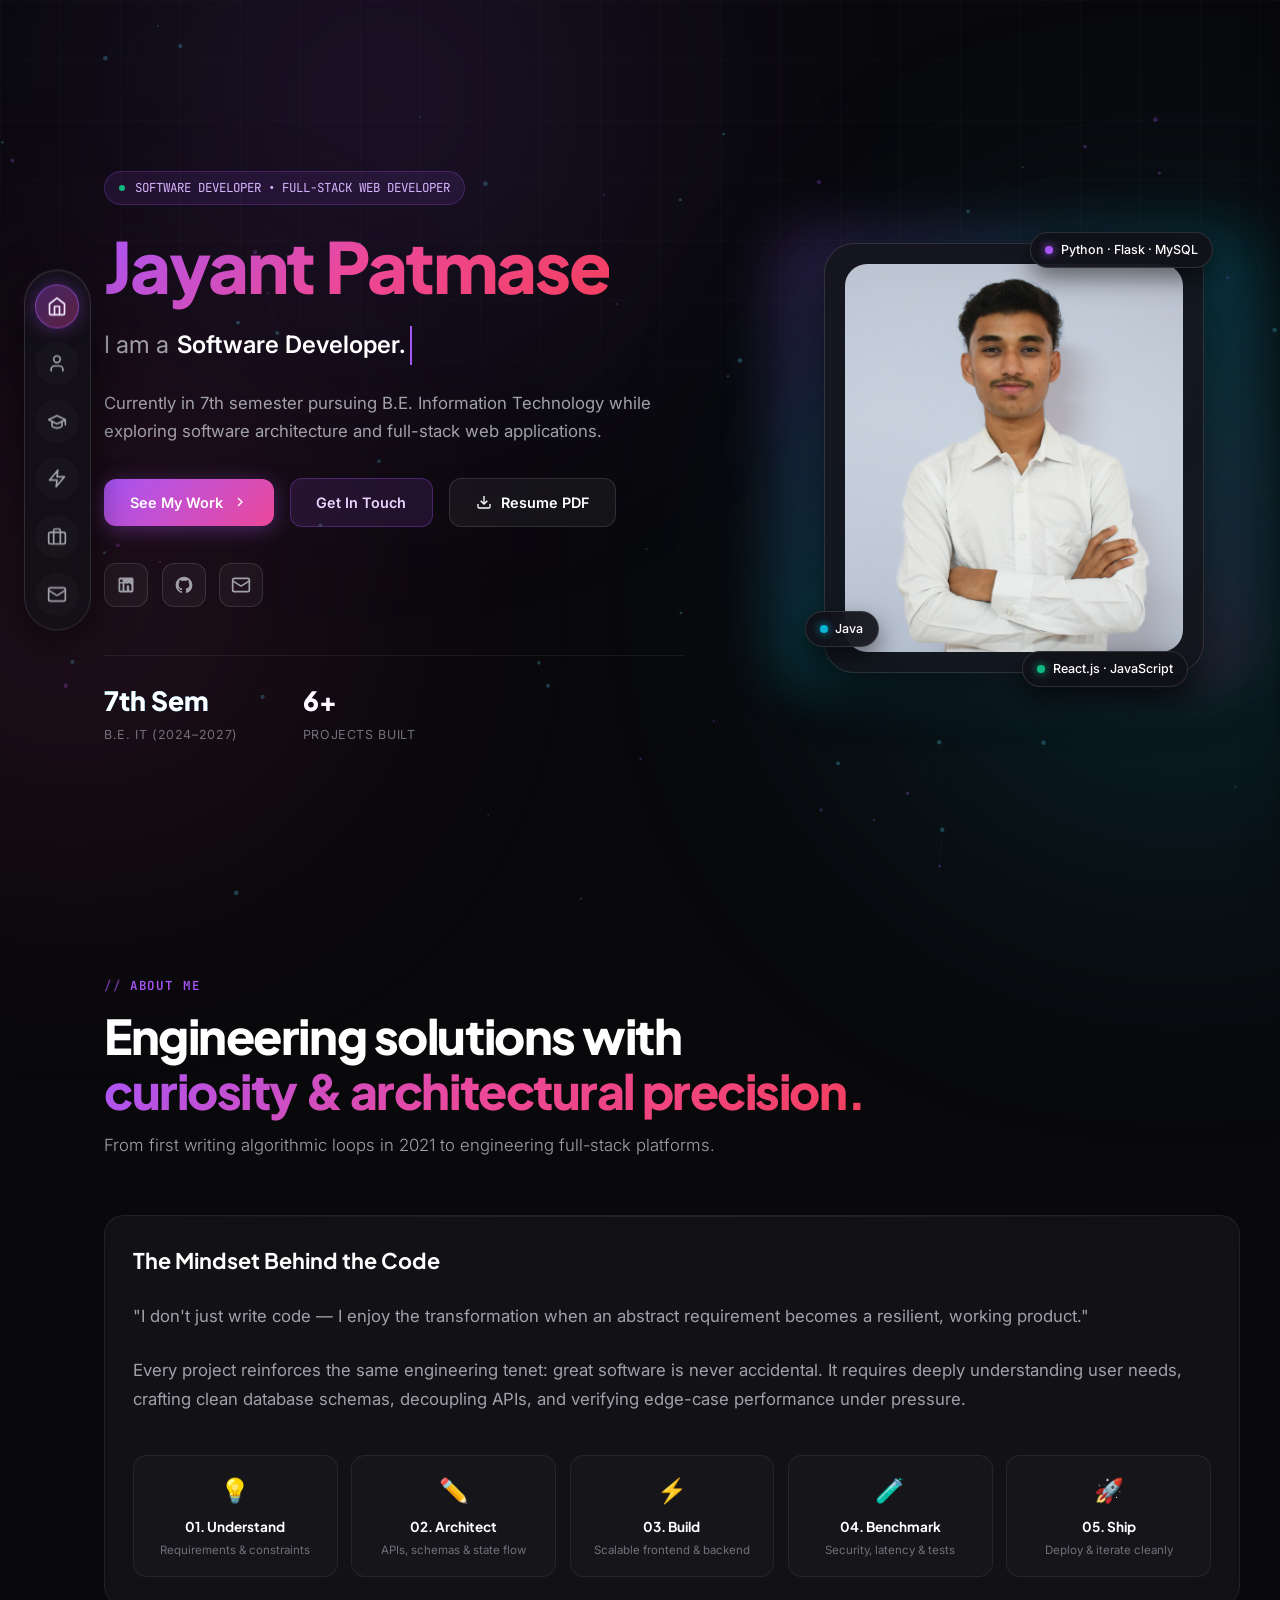
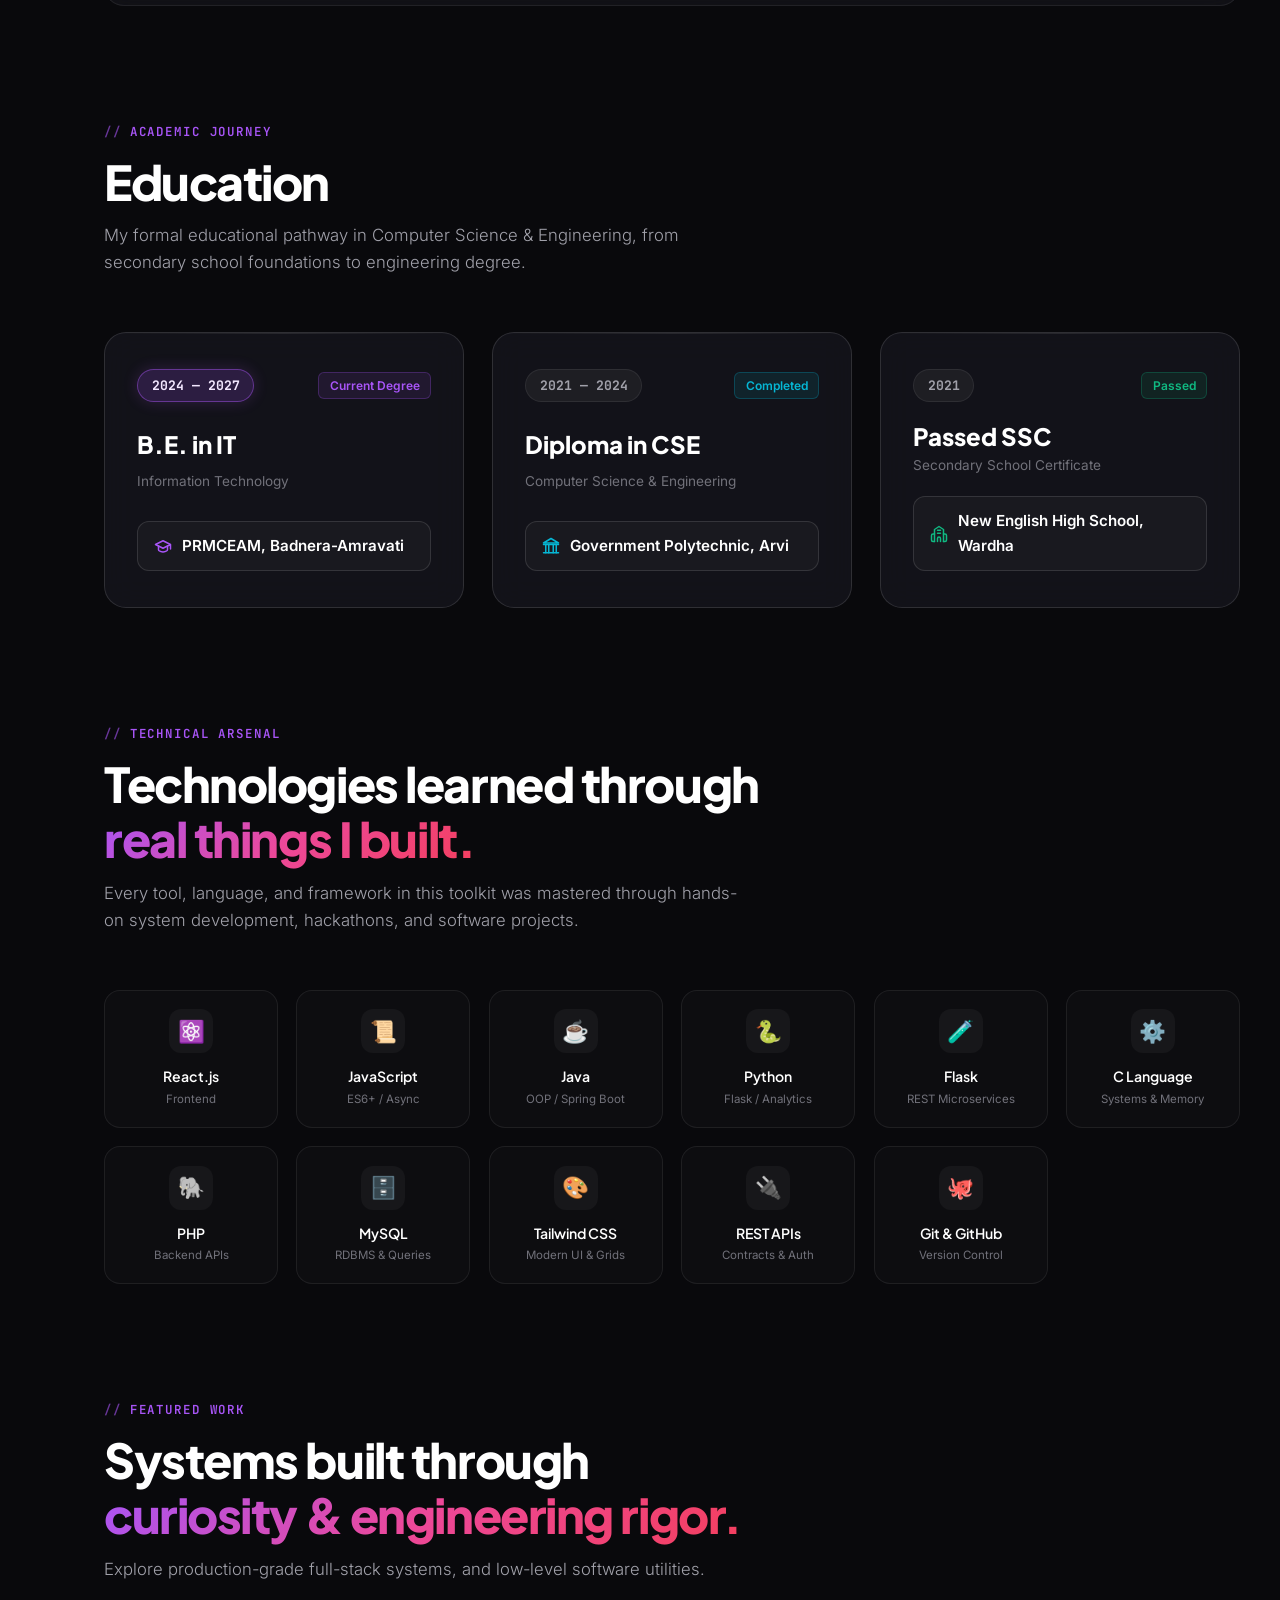
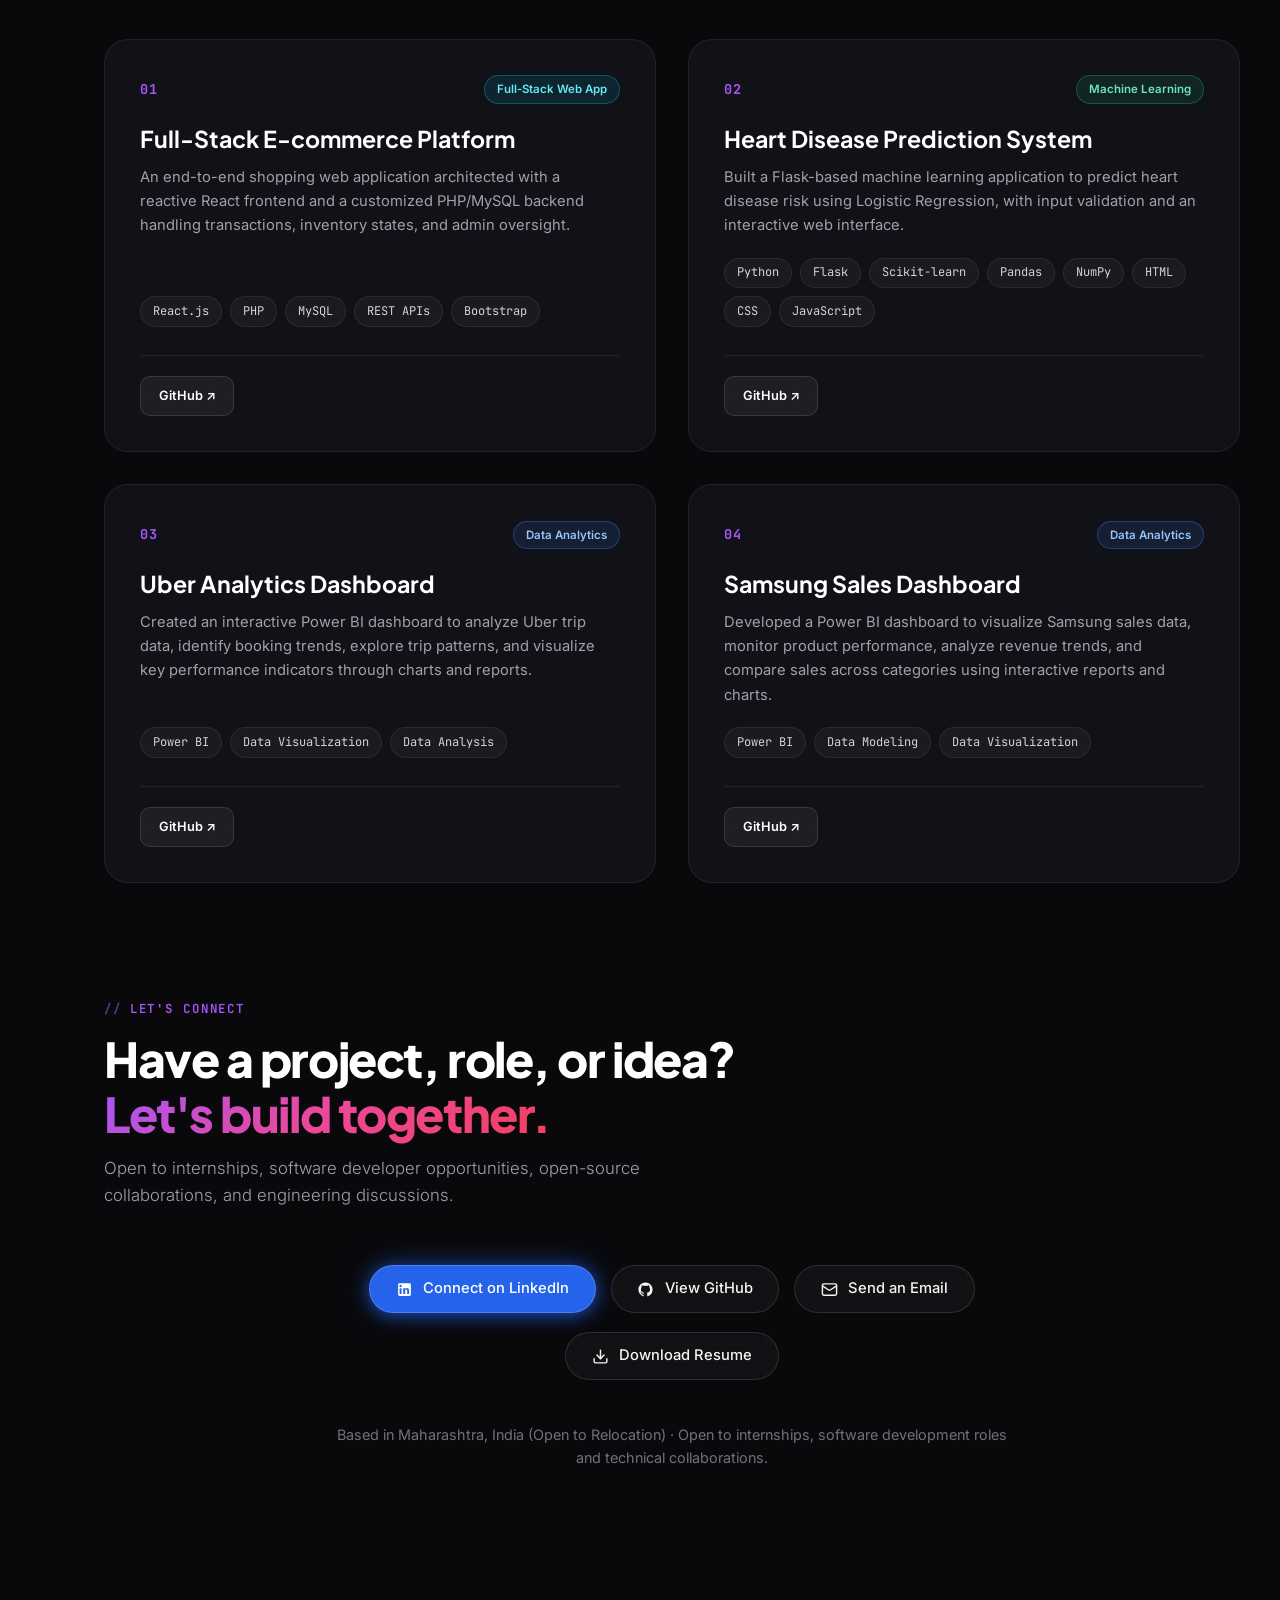
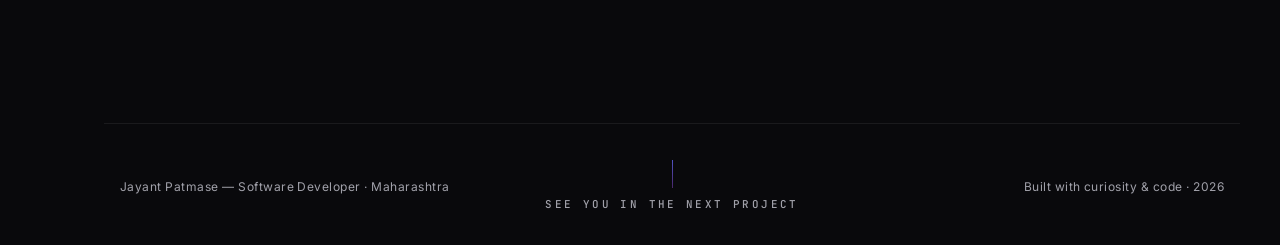
==== index.html @ 65b43f8c "Initial portfolio website" ====
<!DOCTYPE html>
<html lang="en">
<head>
  <meta charset="UTF-8">
  <meta name="viewport" content="width=device-width, initial-scale=1.0">
  <title>Jayant Patmase Portfolio</title>
  <meta name="description" content="Portfolio of Jayant Patmase — Software Developer & B.E. IT student building scalable full-stack applications.">
  <meta name="keywords" content="Jayant Patmase, Software Developer, Full-Stack Developer, Java, Python, React, C, MySQL">
  <meta name="author" content="Jayant Patmase">
  <meta name="theme-color" content="#09090c">

  <!-- Open Graph / Social Meta -->
  <meta property="og:type" content="website">
  <meta property="og:title" content="Jayant Patmase — Software Developer">
  <meta property="og:description" content="Software Developer • B.E. IT • Full-Stack Web Developer ">
  <meta property="og:image" content="assets/profile.webp">

  <!-- Favicons -->
  <link rel="icon" type="image/png" sizes="32x32" href="assets/favicon/logo.png">
  <link rel="icon" type="image/x-icon" href="assets/favicon/favicon.ico">
  <link rel="apple-touch-icon" href="assets/favicon/apple-touch-icon.png">

  <!-- Stylesheet -->
  <link rel="stylesheet" href="css/styles.css">
</head>
<body>

  <!-- Ambient Animated Background Canvas & Grid -->
  <canvas id="bg-canvas"></canvas>
  <div class="ambient-grid"></div>
  <div class="ambient-glow glow-1"></div>
  <div class="ambient-glow glow-2"></div>
  <div class="ambient-glow glow-3"></div>

  <!-- ==========================================================================
       NAVIGATION: Floating Left Desktop Dock
       ========================================================================== -->
  <aside class="desktop-dock" id="desktop-dock" aria-label="Desktop Navigation">
    <a href="#hero" class="dock-item active" data-nav="hero" aria-label="Home">
      <svg viewBox="0 0 24 24" fill="none" stroke="currentColor" stroke-width="2" stroke-linecap="round" stroke-linejoin="round">
        <path d="m3 9 9-7 9 7v11a2 2 0 0 1-2 2H5a2 2 0 0 1-2-2z"/>
        <polyline points="9 22 9 12 15 12 15 22"/>
      </svg>
      <span class="dock-tooltip">Home</span>
    </a>

    <a href="#about" class="dock-item" data-nav="about" aria-label="About Me">
      <svg viewBox="0 0 24 24" fill="none" stroke="currentColor" stroke-width="2" stroke-linecap="round" stroke-linejoin="round">
        <path d="M19 21v-2a4 4 0 0 0-4-4H9a4 4 0 0 0-4 4v2"/>
        <circle cx="12" cy="7" r="4"/>
      </svg>
      <span class="dock-tooltip">About Me</span>
    </a>

    <a href="#education" class="dock-item" data-nav="education" aria-label="Education & Academic Journey">
      <svg viewBox="0 0 24 24" fill="none" stroke="currentColor" stroke-width="2" stroke-linecap="round" stroke-linejoin="round">
        <path d="M22 10v6M2 10l10-5 10 5-10 5z"/>
        <path d="M6 12v5c0 2 6 3 6 3s6-1 6-3v-5"/>
      </svg>
      <span class="dock-tooltip">Education</span>
    </a>

    <a href="#skills" class="dock-item" data-nav="skills" aria-label="Skills & Arsenal">
      <svg viewBox="0 0 24 24" fill="none" stroke="currentColor" stroke-width="2" stroke-linecap="round" stroke-linejoin="round">
        <polygon points="13 2 3 14 12 14 11 22 21 10 12 10 13 2"/>
      </svg>
      <span class="dock-tooltip">Skills & Stack</span>
    </a>

    <a href="#projects" class="dock-item" data-nav="projects" aria-label="Featured Projects">
      <svg viewBox="0 0 24 24" fill="none" stroke="currentColor" stroke-width="2" stroke-linecap="round" stroke-linejoin="round">
        <rect width="20" height="14" x="2" y="7" rx="2" ry="2"/>
        <path d="M16 21V5a2 2 0 0 0-2-2h-4a2 2 0 0 0-2 2v16"/>
      </svg>
      <span class="dock-tooltip">Projects</span>
    </a>
<a href="#contact" class="dock-item" data-nav="contact" aria-label="Contact">
      <svg viewBox="0 0 24 24" fill="none" stroke="currentColor" stroke-width="2" stroke-linecap="round" stroke-linejoin="round">
        <rect width="20" height="16" x="2" y="4" rx="2"/>
        <path d="m22 7-8.97 5.7a1.94 1.94 0 0 1-2.06 0L2 7"/>
      </svg>
      <span class="dock-tooltip">Contact</span>
    </a>
</aside>

  <!-- ==========================================================================
       MOBILE HEADER & DRAWER
       ========================================================================== -->
  <header class="mobile-header">
    <a href="#hero" class="nav-brand">
      <div class="brand-monogram">JP</div>
      <span class="brand-text">Jayant Patmase</span>
      <span class="brand-badge"><span class="pulse-dot"></span>Open to Work</span>
    </a>

    <button type="button" class="mobile-menu-btn" id="mobile-menu-btn" aria-label="Toggle Navigation Menu">
      <span></span>
      <span></span>
      <span></span>
    </button>
  </header>

  <!-- Mobile Drawer Overlay & Slide Drawer -->
  <div class="mobile-drawer-overlay" id="mobile-drawer-overlay"></div>
  <nav class="mobile-drawer" id="mobile-drawer" aria-label="Mobile Navigation">
    <div>
      <div style="display:flex;align-items:center;justify-content:space-between;margin-bottom:2rem;">
        <div style="display:flex;align-items:center;gap:0.75rem;">
          <div class="brand-monogram">JP</div>
          <div>
            <div style="font-weight:700;color:#fff;font-size:0.95rem;">Jayant Patmase</div>
            <div style="font-size:0.75rem;color:#a1a1aa;">Software Developer</div>
          </div>
        </div>
      </div>

      <ul class="mobile-drawer-links">
        <li>
          <a href="#hero" class="mobile-drawer-link" data-mobile-nav="hero">
            <svg viewBox="0 0 24 24" fill="none" stroke="currentColor" stroke-width="2"><path d="m3 9 9-7 9 7v11a2 2 0 0 1-2 2H5a2 2 0 0 1-2-2z"/></svg>
            Home
          </a>
        </li>
        <li>
          <a href="#about" class="mobile-drawer-link" data-mobile-nav="about">
            <svg viewBox="0 0 24 24" fill="none" stroke="currentColor" stroke-width="2"><path d="M19 21v-2a4 4 0 0 0-4-4H9a4 4 0 0 0-4 4v2"/><circle cx="12" cy="7" r="4"/></svg>
            About Me
          </a>
        </li>
        <li>
          <a href="#education" class="mobile-drawer-link" data-mobile-nav="education">
            <svg viewBox="0 0 24 24" fill="none" stroke="currentColor" stroke-width="2"><path d="M22 10v6M2 10l10-5 10 5-10 5z"/><path d="M6 12v5c0 2 6 3 6 3s6-1 6-3v-5"/></svg>
            Education
          </a>
        </li>
        <li>
          <a href="#skills" class="mobile-drawer-link" data-mobile-nav="skills">
            <svg viewBox="0 0 24 24" fill="none" stroke="currentColor" stroke-width="2"><polygon points="13 2 3 14 12 14 11 22 21 10 12 10 13 2"/></svg>
            Skills & Stack
          </a>
        </li>
        <li>
          <a href="#projects" class="mobile-drawer-link" data-mobile-nav="projects">
            <svg viewBox="0 0 24 24" fill="none" stroke="currentColor" stroke-width="2"><rect width="20" height="14" x="2" y="7" rx="2"/><path d="M16 21V5a2 2 0 0 0-2-2h-4a2 2 0 0 0-2 2v16"/></svg>
            Projects
          </a>
        </li>
<li>
          <a href="#contact" class="mobile-drawer-link" data-mobile-nav="contact">
            <svg viewBox="0 0 24 24" fill="none" stroke="currentColor" stroke-width="2"><rect width="20" height="16" x="2" y="4" rx="2"/><path d="m22 7-8.97 5.7a1.94 1.94 0 0 1-2.06 0L2 7"/></svg>
            Contact
          </a>
        </li>
      </ul>
    </div>

    <div>
      <a href="assets/resume.pdf" target="_blank" class="btn btn-primary" style="width:100%;margin-bottom:0.75rem;">
        <svg width="18" height="18" viewBox="0 0 24 24" fill="none" stroke="currentColor" stroke-width="2"><path d="M21 15v4a2 2 0 0 1-2 2H5a2 2 0 0 1-2-2v-4"/><polyline points="7 10 12 15 17 10"/><line x1="12" y1="15" x2="12" y2="3"/></svg>
        Download Resume
      </a>
      <div style="font-size:0.75rem;color:#71717a;text-align:center;">
        Maharashtra, India · 2026
      </div>
    </div>
  </nav>

  <!-- ==========================================================================
       MAIN CONTENT CONTAINER
       ========================================================================== -->
  <main id="main-content">

    <!-- -----------------------------------------------------------------------
         HERO SECTION
         ----------------------------------------------------------------------- -->
    <section id="hero" class="section-container">
      <div class="hero-grid">
        <div class="hero-content">
          <div class="hero-badge">
            <span class="pulse-dot"></span>
            SOFTWARE DEVELOPER • FULL-STACK WEB DEVELOPER


          </div>

          <h1 class="hero-title">
            <!-- Hi, I'm  -->
            <span class="text-gradient">Jayant Patmase</span>
          </h1>

          <div class="hero-role-wrapper">
            <span>I am a</span>
            <span class="hero-typed-text" id="hero-typewriter">Web Developer.</span>
          </div>

          <p class="hero-bio">
            Currently in 7th semester pursuing B.E. Information Technology while exploring software architecture and full-stack web applications.  
            
            <!-- From discovering algorithms in 2021 to engineering full-stack platforms.
            Currently pursuing <strong>B.E. in Information Technology (2024–2027)</strong> at <strong>PRMCEAM, Badnera-Amravti</strong>, with core foundations from <strong>Government Polytechnic Arvi (Diploma in CSE)</strong>. -->
            
          </p>

          <div class="hero-actions">
            <a href="#projects" class="btn btn-primary">
              See My Work
              <svg width="16" height="16" viewBox="0 0 24 24" fill="none" stroke="currentColor" stroke-width="2"><path d="m9 18 6-6-6-6"/></svg>
            </a>
            <a href="#contact" class="btn btn-accent">Get In Touch</a>
<a href="assets/resume.pdf" target="_blank" class="btn btn-secondary" download>
              <svg width="16" height="16" viewBox="0 0 24 24" fill="none" stroke="currentColor" stroke-width="2"><path d="M21 15v4a2 2 0 0 1-2 2H5a2 2 0 0 1-2-2v-4"/><polyline points="7 10 12 15 17 10"/><line x1="12" y1="15" x2="12" y2="3"/></svg>
              Resume PDF
            </a>
          </div>

          <!-- Social Icon Row -->
          <div class="hero-socials">
            <a href="https://linkedin.com/in/jayantpatmase" target="_blank" rel="noreferrer" class="social-icon-btn" title="LinkedIn">
              <svg viewBox="0 0 24 24" fill="currentColor">
                <path d="M19 3a2 2 0 0 1 2 2v14a2 2 0 0 1-2 2H5a2 2 0 0 1-2-2V5a2 2 0 0 1 2-2h14m-.5 15.5v-5.3a3.26 3.26 0 0 0-3.26-3.26c-.85 0-1.84.52-2.28 1.3v-1.11h-2.79v8.37h2.79v-4.93c0-.77.62-1.4 1.39-1.4a1.4 1.4 0 0 1 1.4 1.4v4.93h2.75M6.46 8.76a1.65 1.65 0 1 0 0-3.3 1.65 1.65 0 0 0 0 3.3m1.39 9.74v-8.37H5.07v8.37h2.78z"/>
              </svg>
            </a>
            <a href="https://github.com/jayantpatmase" target="_blank" rel="noreferrer" class="social-icon-btn" title="GitHub">
              <svg viewBox="0 0 24 24" fill="currentColor">
                <path fill-rule="evenodd" d="M12 2C6.477 2 2 6.484 2 12.017c0 4.425 2.865 8.18 6.839 9.504.5.092.682-.217.682-.483 0-.237-.008-.868-.013-1.703-2.782.605-3.369-1.343-3.369-1.343-.454-1.158-1.11-1.466-1.11-1.466-.908-.62.069-.608.069-.608 1.003.07 1.531 1.032 1.531 1.032.892 1.53 2.341 1.088 2.91.832.092-.647.35-1.088.636-1.338-2.22-.253-4.555-1.113-4.555-4.951 0-1.093.39-1.988 1.029-2.688-.103-.253-.446-1.272.098-2.65 0 0 .84-.27 2.75 1.026A9.564 9.564 0 0112 6.844c.85.004 1.705.115 2.504.337 1.909-1.296 2.747-1.027 2.747-1.027.546 1.379.202 2.398.1 2.651.64.7 1.028 1.595 1.028 2.688 0 3.848-2.339 4.695-4.566 4.943.359.309.678.92.678 1.855 0 1.338-.012 2.419-.012 2.747 0 .268.18.58.688.482A10.019 10.019 0 0022 12.017C22 6.484 17.522 2 12 2z" clip-rule="evenodd"/>
              </svg>
            </a>
            <a href="mailto:jayantspatmase1@gmail.com" class="social-icon-btn" title="Send Email">
              <svg viewBox="0 0 24 24" fill="none" stroke="currentColor" stroke-width="2">
                <rect width="20" height="16" x="2" y="4" rx="2"/>
                <path d="m22 7-8.97 5.7a1.94 1.94 0 0 1-2.06 0L2 7"/>
              </svg>
            </a>
</div>

          <!-- Quick Stats Row -->
          <div class="hero-stats">
            
            <div class="stat-box">
              <!-- <div class="stat-number text-gradient-cyan">B.E.</div> -->
              <div class="stat-number text-gradient-cyan">7th Sem</div>
              <!-- <div class="stat-label">IT (2024–2027)</div> -->
              <div class="stat-label">B.E. IT (2024–2027)</div>
            </div>
           
            <div class="stat-box">
              <div class="stat-number text-gradient">6+</div>
              <div class="stat-label">Projects Built</div>
            </div>
           
            <!-- <div class="stat-box">
              <div class="stat-number text-gradient-emerald">SIH</div>
              <div class="stat-label">Smart India Hackathon</div>
            </div> -->
            
          </div>
        </div>

        <!-- Hero Right: Portrait Card Bento -->
        <div class="hero-portrait-card">
          <div class="portrait-glow-ring"></div>
          <div class="portrait-frame">
            <div class="portrait-image-wrapper">
              <img src="assets/profile.webp" alt="Jayant Patmase - Software Developer" class="portrait-img">
            </div>

            <!-- Floating Micro-Badges -->
            <div class="float-tag tag-pos-1">
              <span class="tag-dot purple"></span>
              Python · Flask · MySQL
            </div>
            <div class="float-tag tag-pos-2">
              <span class="tag-dot cyan"></span>
              Java 
            </div>
            <div class="float-tag tag-pos-3">
              <span class="tag-dot emerald"></span>
              React.js · JavaScript
            </div>
          </div>
        </div>
      </div>
    </section>

    <!-- -----------------------------------------------------------------------
         ABOUT & JOURNEY SECTION
         ----------------------------------------------------------------------- -->
    <section id="about" class="section-container">
      <div class="section-header">
        <div class="section-eyebrow">ABOUT ME</div>
        <h2 class="section-heading">Engineering solutions with<br><span class="text-gradient">curiosity &amp; architectural precision.</span></h2>
        <p class="section-subtitle">
          From first writing algorithmic loops in 2021 to engineering full-stack platforms.
        </p>
      </div>

      <div class="about-bento">
        <!-- Story & Philosophy Card -->
        <div class="card-glass hover-glow-purple">
          <div class="story-card-inner">
            <h3 style="font-family:var(--font-heading);font-size:1.35rem;font-weight:700;color:#fff;">
              The Mindset Behind the Code
            </h3>

            <p class="story-text">
              <!-- "I don't just write code — I enjoy the transformation when an abstract requirement becomes a <strong>resilient, working product</strong>." -->
              "I don't just write code — I enjoy the transformation when an abstract requirement becomes a resilient, working product."
            </p>

            <p class="story-text">
              Every project reinforces the same engineering tenet: great software is never accidental. It requires deeply understanding user needs, crafting clean database schemas, decoupling APIs, and verifying edge-case performance under pressure.
            </p>

            <!-- Philosophy Workflow Nodes -->
            <div class="philosophy-flow">
              <div class="flow-node">
                <div class="flow-icon">💡</div>
                <div class="flow-title">01. Understand</div>
                <div class="flow-desc">Requirements &amp; constraints</div>
              </div>
              <div class="flow-node">
                <div class="flow-icon">✏️</div>
                <div class="flow-title">02. Architect</div>
                <div class="flow-desc">APIs, schemas &amp; state flow</div>
              </div>
              <div class="flow-node">
                <div class="flow-icon">⚡</div>
                <div class="flow-title">03. Build</div>
                <div class="flow-desc">Scalable frontend &amp; backend</div>
              </div>
              <div class="flow-node">
                <div class="flow-icon">🧪</div>
                <div class="flow-title">04. Benchmark</div>
                <div class="flow-desc">Security, latency &amp; tests</div>
              </div>
              <div class="flow-node">
                <div class="flow-icon">🚀</div>
                <div class="flow-title">05. Ship</div>
                <div class="flow-desc">Deploy &amp; iterate cleanly</div>
              </div>
            </div>
          </div>
        </div>
      </div>
    </section>

    <!-- -----------------------------------------------------------------------
         EDUCATION & ACADEMIC JOURNEY SECTION
         ----------------------------------------------------------------------- -->
    <section id="education" class="section-container">
      <div class="section-header">
        <div class="section-eyebrow">ACADEMIC JOURNEY</div>
        
        <!-- <h2 class="section-heading">Education &amp;<br><span class="text-gradient">Academic Milestones.</span></h2> -->

        <h2 class="section-heading">Education<br></h2>


        <p class="section-subtitle">
          My formal educational pathway in Computer Science &amp; Engineering, from secondary school foundations to engineering degree.
        </p>
      </div>

      <div class="education-grid">
        <!-- 2024 - 2027: B.Tech in CSE -->
        <div class="card-glass hover-glow-purple education-card">
          <div class="edu-card-top">
            <span class="edu-year-badge active">2024 — 2027</span>
            <span class="edu-status-badge">Current Degree</span>
          </div>
          <h3 class="edu-degree">B.E. in IT</h3>
          <div class="edu-sub">Information Technology</div>
          <div class="edu-institute">
            <svg width="18" height="18" viewBox="0 0 24 24" fill="none" stroke="currentColor" stroke-width="2" stroke-linecap="round" stroke-linejoin="round" style="color:var(--accent-purple);"><path d="M22 10v6M2 10l10-5 10 5-10 5z"/><path d="M6 12v5c0 2 6 3 6 3s6-1 6-3v-5"/></svg>
            PRMCEAM, Badnera-Amravati
          </div>
        </div>

        <!-- 2021 - 2024: Diploma in CSE -->
        <div class="card-glass hover-glow-cyan education-card">
          <div class="edu-card-top">
            <span class="edu-year-badge">2021 — 2024</span>
            <span class="edu-status-badge completed">Completed</span>
          </div>
          <h3 class="edu-degree">Diploma in CSE</h3>
          <div class="edu-sub">Computer Science &amp; Engineering</div>
          <div class="edu-institute">
            <svg width="18" height="18" viewBox="0 0 24 24" fill="none" stroke="currentColor" stroke-width="2" stroke-linecap="round" stroke-linejoin="round" style="color:var(--accent-cyan);"><line x1="2" y1="21" x2="22" y2="21"/><path d="M5 21V10"/><path d="M9 21V10"/><path d="M15 21V10"/><path d="M19 21V10"/><path d="M2 10h20"/><path d="m12 2 10 6H2l10-6z"/></svg>
            Government Polytechnic, Arvi
          </div>
        </div>

        <!-- 2021: Passed SSC -->
        <div class="card-glass hover-glow-emerald education-card">
          <div class="edu-card-top">
            <span class="edu-year-badge">2021</span>
            <span class="edu-status-badge passed">Passed</span>
          </div>
          <h3 class="edu-degree">Passed SSC</h3>
          <div class="edu-sub">Secondary School Certificate</div>
          <div class="edu-institute">
            <svg width="18" height="18" viewBox="0 0 24 24" fill="none" stroke="currentColor" stroke-width="2" stroke-linecap="round" stroke-linejoin="round" style="color:var(--accent-emerald);"><path d="M14 22v-4a2 2 0 0 0-2-2v0a2 2 0 0 0-2 2v4"/><path d="M18 22V6l-6-4-6 4v16"/><path d="M6 12H4a2 2 0 0 0-2 2v6a2 2 0 0 0 2 2h2"/><path d="M18 12h2a2 2 0 0 1 2 2v6a2 2 0 0 1-2 2h-2"/><path d="M10 7h4"/><path d="M10 11h4"/></svg>
            New English High School, Wardha
          </div>
        </div>
      </div>
    </section>

    <!-- -----------------------------------------------------------------------
         SKILLS & TECHNICAL ARSENAL
         ----------------------------------------------------------------------- -->
    <section id="skills" class="section-container">
      <div class="section-header">
        <div class="section-eyebrow">TECHNICAL ARSENAL</div>
        <h2 class="section-heading">Technologies learned through<br><span class="text-gradient">real things I built.</span></h2>
        <p class="section-subtitle">
          Every tool, language, and framework in this toolkit was mastered through hands-on system development, hackathons, and software projects.
        </p>
      </div>

      <!-- Skills Cards Grid -->
      <div class="skills-grid" id="skills-grid">
            <!-- React.js -->
            <div class="skill-card" data-category="frontend" data-skill-name="React.js">
              <div class="skill-icon-wrap">⚛️</div>
              <div class="skill-card-name">React.js</div>
              <div class="skill-card-cat">Frontend</div>
            </div>

            <!-- JavaScript -->
            <div class="skill-card" data-category="frontend systems" data-skill-name="JavaScript (ES6+)">
              <div class="skill-icon-wrap">📜</div>
              <div class="skill-card-name">JavaScript</div>
              <div class="skill-card-cat">ES6+ / Async</div>
            </div>

            <!-- Java -->
            <div class="skill-card" data-category="backend systems" data-skill-name="Java">
              <div class="skill-icon-wrap">☕</div>
              <div class="skill-card-name">Java</div>
              <div class="skill-card-cat">OOP / Spring Boot</div>
            </div>

            <!-- Python -->
            <div class="skill-card" data-category="backend systems" data-skill-name="Python">
              <div class="skill-icon-wrap">🐍</div>
              <div class="skill-card-name">Python</div>
              <div class="skill-card-cat">Flask / Analytics</div>
            </div>

            <!-- Flask -->
            <div class="skill-card" data-category="backend" data-skill-name="Flask">
              <div class="skill-icon-wrap">🧪</div>
              <div class="skill-card-name">Flask</div>
              <div class="skill-card-cat">REST Microservices</div>
            </div>

            <!-- C Language -->
            <div class="skill-card" data-category="systems" data-skill-name="C Language">
              <div class="skill-icon-wrap">⚙️</div>
              <div class="skill-card-name">C Language</div>
              <div class="skill-card-cat">Systems &amp; Memory</div>
            </div>

            <!-- PHP -->
            <div class="skill-card" data-category="backend" data-skill-name="PHP">
              <div class="skill-icon-wrap">🐘</div>
              <div class="skill-card-name">PHP</div>
              <div class="skill-card-cat">Backend APIs</div>
            </div>

            <!-- MySQL -->
            <div class="skill-card" data-category="backend tools" data-skill-name="MySQL">
              <div class="skill-icon-wrap">🗄️</div>
              <div class="skill-card-name">MySQL</div>
              <div class="skill-card-cat">RDBMS &amp; Queries</div>
            </div>

            <!-- Tailwind & Bootstrap -->
            <div class="skill-card" data-category="frontend" data-skill-name="Tailwind / Bootstrap">
              <div class="skill-icon-wrap">🎨</div>
              <div class="skill-card-name">Tailwind CSS</div>
              <div class="skill-card-cat">Modern UI &amp; Grids</div>
            </div>

            <!-- REST APIs -->
            <div class="skill-card" data-category="backend" data-skill-name="RESTful APIs">
              <div class="skill-icon-wrap">🔌</div>
              <div class="skill-card-name">REST APIs</div>
              <div class="skill-card-cat">Contracts &amp; Auth</div>
            </div>

            <!-- Git & GitHub -->
            <div class="skill-card" data-category="tools" data-skill-name="Git & GitHub">
              <div class="skill-icon-wrap">🐙</div>
              <div class="skill-card-name">Git &amp; GitHub</div>
              <div class="skill-card-cat">Version Control</div>
            </div>

            <!-- Docker & Linux -->
            <!-- <div class="skill-card" data-category="tools systems" data-skill-name="Docker & Linux">
              <div class="skill-icon-wrap">🐳</div>
              <div class="skill-card-name">Docker / Linux</div>
              <div class="skill-card-cat">DevOps &amp; Tools</div>
            </div> -->

          </div>
    </section>

    <!-- -----------------------------------------------------------------------
         PROJECTS SHOWCASE SECTION
         ----------------------------------------------------------------------- -->
    <section id="projects" class="section-container">
      <div class="section-header">
        <div class="section-eyebrow">FEATURED WORK</div>
        <h2 class="section-heading">Systems built through<br><span class="text-gradient">curiosity &amp; engineering rigor.</span></h2>
        <p class="section-subtitle">
          Explore production-grade full-stack systems, and low-level software utilities.
        </p>
      </div>
<!-- Projects Grid -->
      <div class="projects-grid" id="projects-grid">

        <!-- Project 1: E-commerce Platform -->
        <article class="project-card" data-proj-cat="fullstack">
          <div>
            <div class="project-top-row">
              <span class="project-num">01</span>
              <span class="project-badge fullstack">Full-Stack Web App</span>
            </div>
            <h3 class="project-title">Full-Stack E-commerce Platform</h3>
            <p class="project-desc">
              An end-to-end shopping web application architected with a reactive React frontend and a customized PHP/MySQL backend handling transactions, inventory states, and admin oversight.
            </p>
          </div>
          <div>
            <div class="project-tech-row">
              <span class="tech-chip">React.js</span>
              <span class="tech-chip">PHP</span>
              <span class="tech-chip">MySQL</span>
              <span class="tech-chip">REST APIs</span>
              <span class="tech-chip">Bootstrap</span>
            </div>
            <div class="project-footer-actions">
              <a href="https://jayantpatmase.github.io/Ecommerce-project/" target="_blank" rel="noreferrer" class="btn btn-secondary btn-card-action">
                GitHub ↗
              </a>
            </div>
          </div>
        </article>



        <!-- Project 2: Heart Disease Prediction System -->
        <article class="project-card" data-proj-cat="machine-learning fullstack">
          <div>
            <div class="project-top-row">
              <span class="project-num">02</span>
              <span class="project-badge machine-learning">Machine Learning</span>
            </div>

            <h3 class="project-title">Heart Disease Prediction System</h3>

            <p class="project-desc">
           Built a Flask-based machine learning application to predict heart disease risk using Logistic Regression, with input validation and an interactive web interface.
            </p>
          </div>

          <div>
            <div class="project-tech-row">
              <span class="tech-chip">Python</span>
              <span class="tech-chip">Flask</span>
              <span class="tech-chip">Scikit-learn</span>
              <span class="tech-chip">Pandas</span>
              <span class="tech-chip">NumPy</span>
              <span class="tech-chip">HTML</span>
              <span class="tech-chip">CSS</span>
              <span class="tech-chip">JavaScript</span>
            </div>

            <div class="project-footer-actions">
              <a href="https://github.com/jayantpatmase/HDP" 
                target="_blank"
                rel="noreferrer"
                class="btn btn-secondary btn-card-action">
                GitHub ↗
              </a>
            </div>
          </div>
        </article>


      

        <!-- Project 3: Uber Analytics Dashboard -->
        <article class="project-card" data-proj-cat="data-analytics">
          <div>
            <div class="project-top-row">
              <span class="project-num">03</span>
              <span class="project-badge data-analytics">Data Analytics</span>
            </div>

            <h3 class="project-title">Uber Analytics Dashboard</h3>

            <p class="project-desc">
              Created an interactive Power BI dashboard to analyze Uber trip data, identify booking trends, explore trip patterns, and visualize key performance indicators through charts and reports.
            </p>
          </div>

          <div>
            <div class="project-tech-row">
              <span class="tech-chip">Power BI</span>
              <!-- <span class="tech-chip">DAX</span> -->
              <span class="tech-chip">Data Visualization</span>
              <span class="tech-chip">Data Analysis</span>
            </div>

            <div class="project-footer-actions">
              <a href="https://github.com/jayantpatmase/Ubar-D"
                target="_blank"
                rel="noreferrer"
                class="btn btn-secondary btn-card-action">
                GitHub ↗
              </a>
            </div>
          </div>
        </article>



        <!-- Project 4: Samsung Sales Dashboard -->
        <article class="project-card" data-proj-cat="data-analytics">
          <div>
            <div class="project-top-row">
              <span class="project-num">04</span>
              <span class="project-badge data-analytics">Data Analytics</span>
            </div>

            <h3 class="project-title">Samsung Sales Dashboard</h3>

            <p class="project-desc">
              Developed a Power BI dashboard to visualize Samsung sales data, monitor product performance, analyze revenue trends, and compare sales across categories using interactive reports and charts.
            </p>
          </div>

          <div>
            <div class="project-tech-row">
              <span class="tech-chip">Power BI</span>
              <!-- <span class="tech-chip">DAX</span> -->
              <span class="tech-chip">Data Modeling</span>
              <span class="tech-chip">Data Visualization</span>
            </div>

            <div class="project-footer-actions">
              <a href="https://github.com/jayantpatmase/Samsung-SCD"
                target="_blank"
                rel="noreferrer"
                class="btn btn-secondary btn-card-action">
                GitHub ↗
              </a>
            </div>
          </div>
        </article>
              
      

        
        <!-- Project 2: Heart Disease Prediction System -->
        <!-- <article class="project-card" data-proj-cat="hackathon fullstack">
          <div>
            <div class="project-top-row">
              <span class="project-num">02</span>
              <span class="project-badge hackathon">Smart India Hackathon</span>
            </div>
            <h3 class="project-title">Airline Reservation System</h3>
            <p class="project-desc">
              An intelligent web-based flight search, seat allocation, and booking engine developed for the Smart India Hackathon to solve concurrent booking bottlenecks.
            </p>
          </div>
          <div>
            <div class="project-tech-row">
              <span class="tech-chip">JavaScript</span>
              <span class="tech-chip">PHP</span>
              <span class="tech-chip">MySQL</span>
              <span class="tech-chip">Concurrency</span>
              <span class="tech-chip">SIH 2024</span>
            </div>
            <div class="project-footer-actions">
              <a href="https://jayantpatmase.github.io/HDP/" target="_blank" rel="noreferrer" class="btn btn-secondary btn-card-action">
                GitHub ↗
              </a>
            </div>
          </div>
        </article> -->
        

        <!-- Project 3: High-Performance REST API Gateway -->
        <!-- <article class="project-card" data-proj-cat="backend">
          <div>
            <div class="project-top-row">
              <span class="project-num">03</span>
              <span class="project-badge systems">Microservices Backend</span>
            </div>
            <h3 class="project-title">High-Performance REST API Gateway</h3>
            <p class="project-desc">
              A scalable microservices API router engineered with asynchronous request dispatching, rate limiting middleware, payload validation, and token authentication.
            </p>
          </div>
          <div>
            <div class="project-tech-row">
              <span class="tech-chip">Java</span>
              <span class="tech-chip">Microservices</span>
              <span class="tech-chip">Token Auth</span>
              <span class="tech-chip">REST APIs</span>
              <span class="tech-chip">Rate Limiting</span>
            </div>
            <div class="project-footer-actions">
              <a href="https://github.com/jayantpatmase" target="_blank" rel="noreferrer" class="btn btn-secondary btn-card-action">
                GitHub ↗
              </a>
            </div>
          </div>
        </article> -->

        <!-- Project 4: Data Analytics Web Service -->
        <!-- <article class="project-card" data-proj-cat="backend">
          <div>
            <div class="project-top-row">
              <span class="project-num">04</span>
              <span class="project-badge systems">Python Web API</span>
            </div>
            <h3 class="project-title">Data Analytics Web Service</h3>
            <p class="project-desc">
              An API service built with Python and Flask that ingests structured dataset inputs, runs data pipelines, extracts features, and outputs real-time predictive scores.
            </p>
          </div>
          <div>
            <div class="project-tech-row">
              <span class="tech-chip">Python</span>
              <span class="tech-chip">Flask</span>
              <span class="tech-chip">REST API</span>
              <span class="tech-chip">Data Pipelines</span>
            </div>
            <div class="project-footer-actions">
              <a href="https://github.com/jayantpatmase" target="_blank" rel="noreferrer" class="btn btn-secondary btn-card-action">
                GitHub ↗
              </a>
            </div>
          </div>
        </article> -->

        <!-- Project 5: System Security & Socket Protocol Suite -->
        <!-- <article class="project-card" data-proj-cat="backend">
          <div>
            <div class="project-top-row">
              <span class="project-num">05</span>
              <span class="project-badge systems">Systems Security</span>
            </div>
            <h3 class="project-title">System Security &amp; Socket Suite</h3>
            <p class="project-desc">
              A low-level system utility built in C implementing data packet transmission protocols, secure checksum hashing mechanisms, and socket communications.
            </p>
          </div>
          <div>
            <div class="project-tech-row">
              <span class="tech-chip">C Language</span>
              <span class="tech-chip">Socket API</span>
              <span class="tech-chip">Packet Integrity</span>
              <span class="tech-chip">Cryptographic Hashing</span>
            </div>
            <div class="project-footer-actions">
              <a href="https://github.com/jayantpatmase" target="_blank" rel="noreferrer" class="btn btn-secondary btn-card-action">
                GitHub ↗
              </a>
            </div>
          </div>
        </article> -->

        <!-- Project 6: Syntax Parser & Code Analyzer -->
        <!-- <article class="project-card" data-proj-cat="backend">
          <div>
            <div class="project-top-row">
              <span class="project-num">06</span>
              <span class="project-badge systems">Compiler Software</span>
            </div>
            <h3 class="project-title">Syntax Parser &amp; Code Analyzer</h3>
            <p class="project-desc">
              A foundational code processing compiler tool written in C that performs lexical analysis, token stream generation, and code structure evaluation.
            </p>
          </div>
          <div>
            <div class="project-tech-row">
              <span class="tech-chip">C Language</span>
              <span class="tech-chip">Lexical Analysis</span>
              <span class="tech-chip">Token Streaming</span>
              <span class="tech-chip">Compiler Theory</span>
            </div>
            <div class="project-footer-actions">
              <a href="https://github.com/jayantpatmase" target="_blank" rel="noreferrer" class="btn btn-secondary btn-card-action">
                GitHub ↗
              </a>
            </div>
          </div>
        </article> -->

        <!-- Project 7: Interactive Web Portal & UI System -->
        <!-- <article class="project-card" data-proj-cat="fullstack">
          <div>
            <div class="project-top-row">
              <span class="project-num">07</span>
              <span class="project-badge fullstack">Design System</span>
            </div>
            <h3 class="project-title">Interactive Web Portal &amp; UI System</h3>
            <p class="project-desc">
              A modern web portal built with responsive UI components, dynamic layout rendering, fluid typography, and modular stylesheet architecture.
            </p>
          </div>
          <div>
            <div class="project-tech-row">
              <span class="tech-chip">HTML5 / CSS3</span>
              <span class="tech-chip">JavaScript</span>
              <span class="tech-chip">Responsive Grid</span>
              <span class="tech-chip">UI/UX Architecture</span>
            </div>
            <div class="project-footer-actions">
              <a href="https://github.com/jayantpatmase" target="_blank" rel="noreferrer" class="btn btn-secondary btn-card-action">
                GitHub ↗
              </a>
            </div>
          </div>
        </article> -->

      </div>
    </section>

<!-- -----------------------------------------------------------------------
         CONTACT & CONNECT SECTION
         ----------------------------------------------------------------------- -->
    <section id="contact" class="section-container">
      <div class="section-header">
        <div class="section-eyebrow">LET'S CONNECT</div>
        <h2 class="section-heading">Have a project, role, or idea?<br><span class="text-gradient">Let's build together.</span></h2>
        <p class="section-subtitle">
          Open to internships, software developer opportunities, open-source collaborations, and engineering discussions.
        </p>
      </div>

      <!-- Contact CTA Buttons & Location (Matching Design) -->
      <div class="contact-cta-wrapper">
        <div class="contact-cta-row">
          <!-- Connect on LinkedIn -->
          <a href="https://linkedin.com/in/jayantpatmase" target="_blank" rel="noreferrer" class="contact-pill-btn btn-linkedin">
            <svg viewBox="0 0 24 24" fill="currentColor">
              <path d="M19 3a2 2 0 0 1 2 2v14a2 2 0 0 1-2 2H5a2 2 0 0 1-2-2V5a2 2 0 0 1 2-2h14m-.5 15.5v-5.3a3.26 3.26 0 0 0-3.26-3.26c-.85 0-1.84.52-2.28 1.3v-1.11h-2.79v8.37h2.79v-4.93c0-.77.62-1.4 1.39-1.4a1.4 1.4 0 0 1 1.4 1.4v4.93h2.75M6.46 8.76a1.65 1.65 0 1 0 0-3.3 1.65 1.65 0 0 0 0 3.3m1.39 9.74v-8.37H5.07v8.37h2.78z"/>
            </svg>
            <span>Connect on LinkedIn</span>
          </a>

          <!-- View GitHub -->
          <a href="https://github.com/jayantpatmase" target="_blank" rel="noreferrer" class="contact-pill-btn btn-dark">
            <svg viewBox="0 0 24 24" fill="currentColor">
              <path fill-rule="evenodd" d="M12 2C6.477 2 2 6.484 2 12.017c0 4.425 2.865 8.18 6.839 9.504.5.092.682-.217.682-.483 0-.237-.008-.868-.013-1.703-2.782.605-3.369-1.343-3.369-1.343-.454-1.158-1.11-1.466-1.11-1.466-.908-.62.069-.608.069-.608 1.003.07 1.531 1.032 1.531 1.032.892 1.53 2.341 1.088 2.91.832.092-.647.35-1.088.636-1.338-2.22-.253-4.555-1.113-4.555-4.951 0-1.093.39-1.988 1.029-2.688-.103-.253-.446-1.272.098-2.65 0 0 .84-.27 2.75 1.026A9.564 9.564 0 0112 6.844c.85.004 1.705.115 2.504.337 1.909-1.296 2.747-1.027 2.747-1.027.546 1.379.202 2.398.1 2.651.64.7 1.028 1.595 1.028 2.688 0 3.848-2.339 4.695-4.566 4.943.359.309.678.92.678 1.855 0 1.338-.012 2.419-.012 2.747 0 .268.18.58.688.482A10.019 10.019 0 0022 12.017C22 6.484 17.522 2 12 2z" clip-rule="evenodd"/>
            </svg>
            <span>View GitHub</span>
          </a>

          <!-- Send an Email -->
          <a href="mailto:jayantspatmase1@gmail.com" class="contact-pill-btn btn-dark">
            <svg viewBox="0 0 24 24" fill="none" stroke="currentColor" stroke-width="2" stroke-linecap="round" stroke-linejoin="round">
              <rect width="20" height="16" x="2" y="4" rx="2"/>
              <path d="m22 7-8.97 5.7a1.94 1.94 0 0 1-2.06 0L2 7"/>
            </svg>
            <span>Send an Email</span>
          </a>
        </div>

        <div class="contact-cta-row">
          <!-- Download Resume -->
          <a href="assets/resume.pdf" target="_blank" download class="contact-pill-btn btn-dark">
            <svg viewBox="0 0 24 24" fill="none" stroke="currentColor" stroke-width="2" stroke-linecap="round" stroke-linejoin="round">
              <path d="M21 15v4a2 2 0 0 1-2 2H5a2 2 0 0 1-2-2v-4"/>
              <polyline points="7 10 12 15 17 10"/>
              <line x1="12" y1="15" x2="12" y2="3"/>
            </svg>
            <span>Download Resume</span>
          </a>
        </div>

        <!-- Location Subtitle (from reference image) -->
        <p class="contact-location-note">
          Based in Maharashtra, India (Open to Relocation) · Open to internships, software development roles and technical collaborations.
        </p>
      </div>
    </section>

        <!-- -----------------------------------------------------------------------
         FOOTER
         ----------------------------------------------------------------------- -->
    <footer>
      <div class="footer-container">
        <div class="footer-left">
          Jayant Patmase — Software Developer · Maharashtra
        </div>

        <div class="footer-center">
          <div class="footer-vertical-line"></div>
          <span>SEE YOU IN THE NEXT PROJECT</span>
        </div>

        <div class="footer-right">
          Built with curiosity &amp; code · 2026
        </div>
      </div>
    </footer>

  </main>



  <!-- Toast Container -->
  <div id="toast-container"></div>

  <!-- Script File -->
  <script src="js/script.js"></script>
</body>
</html>
---- css/styles.css ----
/* ==========================================================================
   JAYANT PATMASE — PORTFOLIO STYLESHEET
   Aesthetic: Ultra-Modern Dark Glassmorphism, Neon Accents, Fluid Typography
   Engineered for top-tier visual impact, performance, and responsiveness.
   ========================================================================== */

@import url('https://fonts.googleapis.com/css2?family=Inter:wght@300;400;500;600;700&family=JetBrains+Mono:wght@400;500;600&family=Plus+Jakarta+Sans:wght@500;600;700;800&display=swap');

/* --- Root Variables & Design Tokens --- */
:root {
  --bg-dark: #070709;
  --bg-primary: #09090c;
  --bg-secondary: #111116;
  --bg-card: rgba(22, 22, 29, 0.65);
  --bg-card-hover: rgba(30, 30, 42, 0.85);
  --bg-card-active: rgba(38, 38, 54, 0.95);
  --bg-glass: rgba(18, 18, 24, 0.6);

  --border-hairline: rgba(255, 255, 255, 0.07);
  --border-subtle: rgba(255, 255, 255, 0.12);
  --border-accent: rgba(168, 85, 247, 0.35);
  --border-accent-cyan: rgba(6, 182, 212, 0.35);

  --text-main: #f4f4f5;
  --text-secondary: #a1a1aa;
  --text-muted: #71717a;
  --text-bright: #ffffff;

  /* Accent Gradients & Colors */
  --accent-purple: #a855f7;
  --accent-pink: #ec4899;
  --accent-red: #ef4444;
  --accent-blue: #3b82f6;
  --accent-indigo: #6366f1;
  --accent-cyan: #06b6d4;
  --accent-emerald: #10b981;
  --accent-amber: #f59e0b;

  --grad-hero: linear-gradient(135deg, #a855f7 0%, #ec4899 50%, #f43f5e 100%);
  --grad-cyan: linear-gradient(135deg, #06b6d4 0%, #3b82f6 100%);
  --grad-emerald: linear-gradient(135deg, #10b981 0%, #06b6d4 100%);
  --grad-sunset: linear-gradient(135deg, #f59e0b 0%, #ec4899 100%);
  --grad-card: linear-gradient(180deg, rgba(255, 255, 255, 0.03) 0%, rgba(255, 255, 255, 0) 100%);

  --shadow-glow-purple: 0 0 40px -10px rgba(168, 85, 247, 0.25);
  --shadow-glow-cyan: 0 0 40px -10px rgba(6, 182, 212, 0.25);
  --shadow-card: 0 8px 32px 0 rgba(0, 0, 0, 0.45);

  --font-sans: 'Inter', -apple-system, BlinkMacSystemFont, 'Segoe UI', Roboto, sans-serif;
  --font-heading: 'Plus Jakarta Sans', var(--font-sans);
  --font-mono: 'JetBrains Mono', 'Fira Code', monospace;

  --transition-fast: 0.18s cubic-bezier(0.16, 1, 0.3, 1);
  --transition-smooth: 0.3s cubic-bezier(0.16, 1, 0.3, 1);
  --transition-bounce: 0.45s cubic-bezier(0.34, 1.56, 0.64, 1);
}

/* --- Base & Reset --- */
*, *::before, *::after {
  margin: 0;
  padding: 0;
  box-sizing: border-box;
}

html {
  font-size: 16px;
  scroll-behavior: smooth;
  -webkit-font-smoothing: antialiased;
  -moz-osx-font-smoothing: grayscale;
}

body {
  background-color: var(--bg-primary);
  color: var(--text-main);
  font-family: var(--font-sans);
  line-height: 1.6;
  overflow-x: hidden;
  position: relative;
  min-height: 100vh;
}

::selection {
  background: rgba(168, 85, 247, 0.3);
  color: #ffffff;
}

/* Custom Sleek Scrollbar */
::-webkit-scrollbar {
  width: 9px;
}
::-webkit-scrollbar-track {
  background: rgba(9, 9, 12, 0.95);
}
::-webkit-scrollbar-thumb {
  background: #27272a;
  border-radius: 9999px;
  border: 2px solid var(--bg-primary);
  transition: background 0.2s ease;
}
::-webkit-scrollbar-thumb:hover {
  background: #a855f7;
}

/* --- Background Ambient Canvas & Grid --- */
#bg-canvas {
  position: fixed;
  inset: 0;
  width: 100%;
  height: 100%;
  pointer-events: none;
  z-index: 0;
  opacity: 0.75;
}

.ambient-grid {
  position: fixed;
  inset: 0;
  background-image: 
    linear-gradient(to right, rgba(255, 255, 255, 0.02) 1px, transparent 1px),
    linear-gradient(to bottom, rgba(255, 255, 255, 0.02) 1px, transparent 1px);
  background-size: 60px 60px;
  mask-image: radial-gradient(ellipse 80% 50% at 50% 0%, #000 70%, transparent 100%);
  -webkit-mask-image: radial-gradient(ellipse 80% 50% at 50% 0%, #000 70%, transparent 100%);
  pointer-events: none;
  z-index: 1;
}

.ambient-glow {
  position: fixed;
  border-radius: 50%;
  filter: blur(140px);
  pointer-events: none;
  z-index: 1;
  opacity: 0.15;
}

.glow-1 {
  width: 500px;
  height: 500px;
  top: -150px;
  left: 10%;
  background: var(--accent-purple);
}

.glow-2 {
  width: 600px;
  height: 600px;
  top: 30%;
  right: -200px;
  background: var(--accent-cyan);
}

.glow-3 {
  width: 450px;
  height: 450px;
  bottom: 10%;
  left: -150px;
  background: var(--accent-pink);
}

/* --- Content Wrapper --- */
#main-content {
  position: relative;
  z-index: 10;
  width: 100%;
  max-width: 1280px;
  margin: 0 auto;
  padding: 0 1.5rem;
}

@media (min-width: 1024px) {
  #main-content {
    padding-left: 6.5rem; /* Space for desktop left dock */
    padding-right: 2.5rem;
  }
}

/* ==========================================================================
   NAVIGATION: Desktop Floating Left Dock & Mobile Header Drawer
   ========================================================================== */

/* Desktop Floating Left Dock */
.desktop-dock {
  display: none;
  position: fixed;
  left: 1.5rem;
  top: 50%;
  transform: translateY(-50%);
  z-index: 100;
  flex-direction: column;
  gap: 0.85rem;
  padding: 0.85rem 0.65rem;
  background: rgba(18, 18, 24, 0.7);
  backdrop-filter: blur(20px);
  -webkit-backdrop-filter: blur(20px);
  border: 1px solid var(--border-subtle);
  border-radius: 9999px;
  box-shadow: 0 10px 40px rgba(0, 0, 0, 0.6), inset 0 1px 0 rgba(255, 255, 255, 0.08);
}

@media (min-width: 1024px) {
  .desktop-dock {
    display: flex;
  }
}

.dock-item {
  position: relative;
  width: 44px;
  height: 44px;
  border-radius: 50%;
  display: flex;
  align-items: center;
  justify-content: center;
  color: var(--text-secondary);
  background: rgba(255, 255, 255, 0.02);
  border: 1px solid transparent;
  text-decoration: none;
  transition: all var(--transition-smooth);
}

.dock-item svg {
  width: 20px;
  height: 20px;
  transition: transform var(--transition-bounce), color var(--transition-fast);
}

.dock-item:hover {
  color: var(--text-bright);
  background: rgba(168, 85, 247, 0.15);
  border-color: rgba(168, 85, 247, 0.4);
  transform: scale(1.12);
}

.dock-item:hover svg {
  transform: scale(1.1);
  color: #e9d5ff;
}

.dock-item.active {
  color: #ffffff;
  background: linear-gradient(135deg, rgba(168, 85, 247, 0.35), rgba(236, 72, 153, 0.35));
  border-color: rgba(168, 85, 247, 0.6);
  box-shadow: 0 0 20px rgba(168, 85, 247, 0.4);
}

.dock-item.active svg {
  color: #f3e8ff;
}

/* Dock Tooltip with Triangle Caret */
.dock-tooltip {
  position: absolute;
  left: calc(100% + 14px);
  top: 50%;
  transform: translateY(-50%) translateX(-8px) scale(0.9);
  padding: 0.4rem 0.85rem;
  background: rgba(24, 24, 32, 0.95);
  backdrop-filter: blur(12px);
  border: 1px solid var(--border-subtle);
  border-radius: 8px;
  font-size: 0.78rem;
  font-weight: 500;
  color: var(--text-bright);
  white-space: nowrap;
  pointer-events: none;
  opacity: 0;
  transition: all var(--transition-smooth);
  box-shadow: 0 8px 24px rgba(0, 0, 0, 0.5);
  z-index: 105;
}

.dock-tooltip::before {
  content: '';
  position: absolute;
  right: 100%;
  top: 50%;
  transform: translateY(-50%);
  border-width: 5px;
  border-style: solid;
  border-color: transparent rgba(24, 24, 32, 0.95) transparent transparent;
}

.dock-item:hover .dock-tooltip {
  opacity: 1;
  transform: translateY(-50%) translateX(0) scale(1);
}

/* --- Mobile Navigation Header --- */
.mobile-header {
  position: fixed;
  top: 0;
  left: 0;
  right: 0;
  height: 64px;
  padding: 0 1.5rem;
  display: flex;
  align-items: center;
  justify-content: space-between;
  background: rgba(9, 9, 12, 0.8);
  backdrop-filter: blur(18px);
  -webkit-backdrop-filter: blur(18px);
  border-bottom: 1px solid var(--border-hairline);
  z-index: 90;
}

@media (min-width: 1024px) {
  .mobile-header {
    display: none;
  }
}

.nav-brand {
  display: flex;
  align-items: center;
  gap: 0.75rem;
  text-decoration: none;
  color: var(--text-bright);
}

.brand-monogram {
  width: 36px;
  height: 36px;
  border-radius: 10px;
  background: linear-gradient(135deg, var(--accent-purple), var(--accent-pink));
  display: flex;
  align-items: center;
  justify-content: center;
  font-family: var(--font-heading);
  font-weight: 800;
  font-size: 0.9rem;
  color: #fff;
  box-shadow: 0 0 15px rgba(168, 85, 247, 0.4);
}

.brand-text {
  font-family: var(--font-heading);
  font-size: 1rem;
  font-weight: 700;
  letter-spacing: -0.02em;
}

.brand-badge {
  display: inline-flex;
  align-items: center;
  gap: 0.35rem;
  font-size: 0.7rem;
  padding: 0.2rem 0.55rem;
  border-radius: 9999px;
  background: rgba(16, 185, 129, 0.1);
  border: 1px solid rgba(16, 185, 129, 0.3);
  color: var(--accent-emerald);
}

.pulse-dot {
  width: 6px;
  height: 6px;
  border-radius: 50%;
  background: var(--accent-emerald);
  animation: pulseLight 1.8s infinite;
}

@keyframes pulseLight {
  0% { transform: scale(0.95); box-shadow: 0 0 0 0 rgba(16, 185, 129, 0.7); }
  70% { transform: scale(1.1); box-shadow: 0 0 0 6px rgba(16, 185, 129, 0); }
  100% { transform: scale(0.95); box-shadow: 0 0 0 0 rgba(16, 185, 129, 0); }
}

.mobile-menu-btn {
  width: 42px;
  height: 42px;
  border-radius: 10px;
  background: rgba(255, 255, 255, 0.05);
  border: 1px solid var(--border-subtle);
  display: flex;
  flex-direction: column;
  justify-content: center;
  align-items: center;
  gap: 5px;
  cursor: pointer;
  transition: all var(--transition-fast);
}

.mobile-menu-btn span {
  width: 20px;
  height: 2px;
  background: var(--text-main);
  border-radius: 2px;
  transition: all var(--transition-smooth);
}

.mobile-menu-btn.open span:nth-child(1) {
  transform: translateY(7px) rotate(45deg);
}
.mobile-menu-btn.open span:nth-child(2) {
  opacity: 0;
  transform: translateX(10px);
}
.mobile-menu-btn.open span:nth-child(3) {
  transform: translateY(-7px) rotate(-45deg);
}

/* Mobile Slide-Out Drawer */
.mobile-drawer-overlay {
  position: fixed;
  inset: 0;
  background: rgba(0, 0, 0, 0.65);
  backdrop-filter: blur(8px);
  -webkit-backdrop-filter: blur(8px);
  z-index: 95;
  opacity: 0;
  pointer-events: none;
  transition: opacity var(--transition-smooth);
}

.mobile-drawer-overlay.active {
  opacity: 1;
  pointer-events: auto;
}

.mobile-drawer {
  position: fixed;
  top: 0;
  right: -320px;
  width: 290px;
  height: 100%;
  background: rgba(15, 15, 20, 0.95);
  backdrop-filter: blur(25px);
  -webkit-backdrop-filter: blur(25px);
  border-left: 1px solid var(--border-subtle);
  padding: 5rem 1.5rem 2rem;
  display: flex;
  flex-direction: column;
  justify-content: space-between;
  z-index: 99;
  transition: right 0.35s cubic-bezier(0.16, 1, 0.3, 1);
  box-shadow: -10px 0 40px rgba(0, 0, 0, 0.8);
}

.mobile-drawer.active {
  right: 0;
}

.mobile-drawer-links {
  list-style: none;
  display: flex;
  flex-direction: column;
  gap: 0.65rem;
}

.mobile-drawer-link {
  display: flex;
  align-items: center;
  gap: 0.9rem;
  padding: 0.85rem 1.1rem;
  border-radius: 12px;
  color: var(--text-secondary);
  text-decoration: none;
  font-weight: 500;
  font-size: 0.95rem;
  background: rgba(255, 255, 255, 0.02);
  border: 1px solid transparent;
  transition: all var(--transition-fast);
}

.mobile-drawer-link svg {
  width: 18px;
  height: 18px;
  color: var(--accent-purple);
}

.mobile-drawer-link:hover, .mobile-drawer-link.active {
  color: #fff;
  background: rgba(168, 85, 247, 0.12);
  border-color: rgba(168, 85, 247, 0.3);
}



/* ==========================================================================
   TYPOGRAPHY & UTILITY CLASSES
   ========================================================================== */

.text-gradient {
  background: var(--grad-hero);
  -webkit-background-clip: text;
  background-clip: text;
  color: transparent;
}

.text-gradient-cyan {
  background: var(--grad-cyan);
  -webkit-background-clip: text;
  background-clip: text;
  color: transparent;
}

.text-gradient-emerald {
  background: var(--grad-emerald);
  -webkit-background-clip: text;
  background-clip: text;
  color: transparent;
}

.section-container {
  padding: 4.5rem 0 2.5rem;
  position: relative;
  scroll-margin-top: 2rem;
}

@media (max-width: 1023px) {
  .section-container {
    padding: 3.5rem 0 2rem;
    scroll-margin-top: 5rem;
  }
}

#contact.section-container {
  min-height: 80vh;
}

.section-header {
  margin-bottom: 3.5rem;
}

.section-eyebrow {
  display: inline-flex;
  align-items: center;
  gap: 0.5rem;
  font-family: var(--font-mono);
  font-size: 0.78rem;
  letter-spacing: 0.15em;
  text-transform: uppercase;
  color: var(--accent-purple);
  margin-bottom: 0.75rem;
  font-weight: 600;
}

.section-eyebrow::before {
  content: '//';
  opacity: 0.6;
}

.section-heading {
  font-family: var(--font-heading);
  font-size: clamp(2rem, 3.8vw, 3rem);
  font-weight: 800;
  letter-spacing: -0.03em;
  line-height: 1.15;
  color: var(--text-bright);
}

.section-subtitle {
  font-size: 1.05rem;
  color: var(--text-secondary);
  max-width: 650px;
  margin-top: 0.85rem;
  font-weight: 300;
}

/* Glassmorphism Card Base */
.card-glass {
  background: var(--bg-card);
  backdrop-filter: blur(16px);
  -webkit-backdrop-filter: blur(16px);
  border: 1px solid var(--border-hairline);
  border-radius: 20px;
  padding: 1.75rem;
  transition: all var(--transition-smooth);
  position: relative;
  overflow: hidden;
}

.card-glass::before {
  content: '';
  position: absolute;
  top: 0;
  left: 0;
  right: 0;
  height: 1px;
  background: linear-gradient(90deg, transparent, rgba(255, 255, 255, 0.15), transparent);
  opacity: 0.6;
}

.card-glass:hover {
  background: var(--bg-card-hover);
  border-color: var(--border-subtle);
  transform: translateY(-4px);
  box-shadow: var(--shadow-card);
}

/* Neon Glow Accents on Hover */
.hover-glow-purple:hover {
  border-color: rgba(168, 85, 247, 0.4);
  box-shadow: 0 10px 40px -10px rgba(168, 85, 247, 0.2);
}

.hover-glow-cyan:hover {
  border-color: rgba(6, 182, 212, 0.4);
  box-shadow: 0 10px 40px -10px rgba(6, 182, 212, 0.2);
}

/* Buttons */
.btn {
  display: inline-flex;
  align-items: center;
  justify-content: center;
  gap: 0.6rem;
  padding: 0.75rem 1.6rem;
  border-radius: 12px;
  font-weight: 600;
  font-size: 0.9rem;
  text-decoration: none;
  cursor: pointer;
  transition: all var(--transition-smooth);
  border: none;
  outline: none;
}

.btn-primary {
  background: linear-gradient(135deg, #a855f7 0%, #ec4899 100%);
  color: #ffffff;
  box-shadow: 0 4px 20px rgba(168, 85, 247, 0.35);
}

.btn-primary:hover {
  transform: translateY(-2px) scale(1.02);
  box-shadow: 0 8px 25px rgba(168, 85, 247, 0.5);
  color: #fff;
}

.btn-secondary {
  background: rgba(255, 255, 255, 0.05);
  border: 1px solid var(--border-subtle);
  color: var(--text-bright);
  backdrop-filter: blur(10px);
}

.btn-secondary:hover {
  background: rgba(255, 255, 255, 0.1);
  border-color: rgba(255, 255, 255, 0.25);
  transform: translateY(-2px);
  color: #fff;
}

.btn-accent {
  background: rgba(168, 85, 247, 0.12);
  border: 1px solid rgba(168, 85, 247, 0.3);
  color: #e9d5ff;
}

.btn-accent:hover {
  background: rgba(168, 85, 247, 0.22);
  border-color: rgba(168, 85, 247, 0.5);
  color: #fff;
  transform: translateY(-2px);
}

/* ==========================================================================
   SECTION: HERO
   ========================================================================== */

#hero {
  min-height: 100vh;
  display: flex;
  align-items: center;
  padding-top: 5rem;
  padding-bottom: 4rem;
}

.hero-grid {
  display: grid;
  grid-template-columns: 1fr;
  gap: 3.5rem;
  align-items: center;
  width: 100%;
}

@media (min-width: 1024px) {
  .hero-grid {
    grid-template-columns: 1.15fr 0.85fr;
    gap: 4.5rem;
  }
}

.hero-content {
  display: flex;
  flex-direction: column;
  gap: 1.5rem;
}

.hero-badge {
  display: inline-flex;
  align-items: center;
  gap: 0.6rem;
  padding: 0.35rem 0.9rem;
  border-radius: 9999px;
  background: rgba(168, 85, 247, 0.1);
  border: 1px solid rgba(168, 85, 247, 0.25);
  font-family: var(--font-mono);
  font-size: 0.78rem;
  color: #d8b4fe;
  width: fit-content;
}

.hero-title {
  font-family: var(--font-heading);
  font-size: clamp(2.75rem, 5.5vw, 5rem);
  font-weight: 800;
  line-height: 1.05;
  letter-spacing: -0.03em;
  color: var(--text-bright);
}

.hero-role-wrapper {
  display: flex;
  align-items: center;
  gap: 0.5rem;
  font-size: clamp(1.15rem, 2vw, 1.5rem);
  color: var(--text-secondary);
  font-weight: 400;
}

.hero-typed-text {
  color: #ffffff;
  font-weight: 600;
  border-right: 2px solid var(--accent-purple);
  padding-right: 4px;
  animation: blinkCursor 0.9s infinite;
}

@keyframes blinkCursor {
  0%, 100% { border-color: var(--accent-purple); }
  50% { border-color: transparent; }
}

.hero-bio {
  font-size: 1.05rem;
  color: var(--text-secondary);
  line-height: 1.7;
  max-width: 580px;
}

.hero-bio strong {
  color: var(--text-bright);
  font-weight: 500;
}

.hero-actions {
  display: flex;
  flex-wrap: wrap;
  gap: 1rem;
  align-items: center;
  margin-top: 0.5rem;
}

/* Hero Social Icon Row */
.hero-socials {
  display: flex;
  align-items: center;
  gap: 0.85rem;
  margin-top: 0.75rem;
}

.social-icon-btn {
  width: 44px;
  height: 44px;
  border-radius: 12px;
  background: rgba(255, 255, 255, 0.04);
  border: 1px solid var(--border-subtle);
  display: flex;
  align-items: center;
  justify-content: center;
  color: var(--text-secondary);
  text-decoration: none;
  transition: all var(--transition-smooth);
}

.social-icon-btn svg {
  width: 20px;
  height: 20px;
}

.social-icon-btn:hover {
  transform: translateY(-3px) scale(1.08);
  color: var(--text-bright);
  background: rgba(168, 85, 247, 0.15);
  border-color: rgba(168, 85, 247, 0.4);
  box-shadow: 0 6px 20px rgba(168, 85, 247, 0.25);
}

/* Hero Stats Row */
.hero-stats {
  display: grid;
  grid-template-columns: repeat(3, 1fr);
  gap: 1rem;
  margin-top: 1.5rem;
  padding-top: 1.5rem;
  border-top: 1px solid var(--border-hairline);
  max-width: 580px;
}

.stat-box {
  display: flex;
  flex-direction: column;
}

.stat-number {
  font-family: var(--font-heading);
  font-size: 1.65rem;
  font-weight: 800;
  color: var(--text-bright);
}

.stat-label {
  font-size: 0.78rem;
  color: var(--text-muted);
  text-transform: uppercase;
  letter-spacing: 0.05em;
  margin-top: 0.15rem;
}

/* Hero Right: Portrait Bento Card */
.hero-portrait-card {
  position: relative;
  display: flex;
  justify-content: center;
  align-items: center;
}

.portrait-glow-ring {
  position: absolute;
  inset: -15px;
  background: linear-gradient(135deg, rgba(168, 85, 247, 0.3), rgba(6, 182, 212, 0.3), rgba(236, 72, 153, 0.2));
  border-radius: 36px;
  filter: blur(28px);
  z-index: 1;
  opacity: 0.75;
}

.portrait-frame {
  position: relative;
  z-index: 2;
  width: 100%;
  max-width: 380px;
  background: rgba(20, 20, 28, 0.85);
  backdrop-filter: blur(20px);
  border: 1px solid rgba(255, 255, 255, 0.12);
  border-radius: 30px;
  padding: 1.25rem;
  box-shadow: 0 20px 50px rgba(0, 0, 0, 0.6);
}

.portrait-image-wrapper {
  position: relative;
  width: 100%;
  aspect-ratio: 4/4.6;
  border-radius: 22px;
  overflow: hidden;
  background: #111118;
}

.portrait-img {
  width: 100%;
  height: 100%;
  object-fit: cover;
  object-position: center top;
  transition: transform 0.6s cubic-bezier(0.16, 1, 0.3, 1);
}

.portrait-frame:hover .portrait-img {
  transform: scale(1.04);
}

/* Floating Badges around portrait */
.float-tag {
  position: absolute;
  z-index: 5;
  padding: 0.45rem 0.9rem;
  background: rgba(18, 18, 26, 0.92);
  backdrop-filter: blur(14px);
  border: 1px solid var(--border-subtle);
  border-radius: 9999px;
  font-size: 0.78rem;
  font-weight: 500;
  color: var(--text-bright);
  display: flex;
  align-items: center;
  gap: 0.45rem;
  box-shadow: 0 10px 25px rgba(0, 0, 0, 0.5);
  animation: floatMovement 4s ease-in-out infinite;
}

.tag-pos-1 {
  top: -12px;
  right: -10px;
  animation-delay: 0s;
}

.tag-pos-2 {
  bottom: 25px;
  left: -20px;
  animation-delay: 1.5s;
}

.tag-pos-3 {
  bottom: -15px;
  right: 15px;
  animation-delay: 2.5s;
}

@keyframes floatMovement {
  0%, 100% { transform: translateY(0); }
  50% { transform: translateY(-8px); }
}

.tag-dot {
  width: 8px;
  height: 8px;
  border-radius: 50%;
}
.tag-dot.purple { background: var(--accent-purple); box-shadow: 0 0 8px var(--accent-purple); }
.tag-dot.cyan { background: var(--accent-cyan); box-shadow: 0 0 8px var(--accent-cyan); }
.tag-dot.emerald { background: var(--accent-emerald); box-shadow: 0 0 8px var(--accent-emerald); }

/* ==========================================================================
   SECTION: ABOUT & JOURNEY BENTO
   ========================================================================== */

.about-bento {
  display: grid;
  grid-template-columns: 1fr;
  gap: 1.75rem;
}

.story-card-inner {
  display: flex;
  flex-direction: column;
  gap: 1.5rem;
}

.story-text {
  font-size: 1.05rem;
  color: var(--text-secondary);
  line-height: 1.75;
}

.story-text strong {
  color: var(--text-bright);
  font-weight: 600;
}

/* Philosophy Pipeline */
.philosophy-flow {
  display: grid;
  grid-template-columns: repeat(auto-fit, minmax(130px, 1fr));
  gap: 0.85rem;
  margin-top: 1rem;
}

.flow-node {
  background: rgba(255, 255, 255, 0.02);
  border: 1px solid var(--border-hairline);
  border-radius: 14px;
  padding: 1rem 0.85rem;
  text-align: center;
  transition: all var(--transition-fast);
}

.flow-node:hover {
  background: rgba(168, 85, 247, 0.1);
  border-color: rgba(168, 85, 247, 0.35);
  transform: translateY(-2px);
}

.flow-icon {
  font-size: 1.5rem;
  margin-bottom: 0.4rem;
}

.flow-title {
  font-family: var(--font-heading);
  font-weight: 700;
  font-size: 0.85rem;
  color: var(--text-bright);
}

.flow-desc {
  font-size: 0.72rem;
  color: var(--text-muted);
  margin-top: 0.2rem;
}

/* Timeline Cards */
.timeline-wrapper {
  display: flex;
  flex-direction: column;
  gap: 1.25rem;
  position: relative;
}

.timeline-item {
  position: relative;
  padding-left: 2rem;
}

.timeline-item::before {
  content: '';
  position: absolute;
  left: 6px;
  top: 12px;
  bottom: -20px;
  width: 2px;
  background: rgba(255, 255, 255, 0.08);
}

.timeline-item:last-child::before {
  display: none;
}

.timeline-marker {
  position: absolute;
  left: 0;
  top: 6px;
  width: 14px;
  height: 14px;
  border-radius: 50%;
  background: var(--bg-primary);
  border: 3px solid var(--accent-purple);
  box-shadow: 0 0 10px rgba(168, 85, 247, 0.5);
}

.timeline-year {
  font-family: var(--font-mono);
  font-size: 0.75rem;
  color: var(--accent-purple);
  font-weight: 600;
}

.timeline-title {
  font-family: var(--font-heading);
  font-size: 1rem;
  font-weight: 700;
  color: var(--text-bright);
  margin: 0.15rem 0;
}

.timeline-sub {
  font-size: 0.85rem;
  color: var(--text-secondary);
  line-height: 1.5;
}

.timeline-badge {
  display: inline-block;
  margin-top: 0.4rem;
  font-size: 0.7rem;
  padding: 0.15rem 0.6rem;
  border-radius: 6px;
  background: rgba(255, 255, 255, 0.05);
  color: var(--text-secondary);
}


/* ==========================================================================
   SECTION: EDUCATION & ACADEMIC JOURNEY
   ========================================================================== */

.education-grid {
  display: grid;
  grid-template-columns: 1fr;
  gap: 1.75rem;
}

@media (min-width: 900px) {
  .education-grid {
    grid-template-columns: repeat(3, 1fr);
  }
}

.education-card {
  display: flex;
  flex-direction: column;
  justify-content: space-between;
  padding: 2.25rem 2rem;
  border-radius: 22px;
  background: rgba(22, 22, 30, 0.75);
  border: 1px solid var(--border-subtle);
  transition: all var(--transition-smooth);
}

.education-card:hover {
  transform: translateY(-6px);
  box-shadow: 0 16px 40px -10px rgba(0, 0, 0, 0.7);
}

.edu-card-top {
  display: flex;
  align-items: center;
  justify-content: space-between;
  margin-bottom: 1.25rem;
}

.edu-year-badge {
  font-family: var(--font-mono);
  font-size: 0.82rem;
  font-weight: 700;
  padding: 0.3rem 0.85rem;
  border-radius: 9999px;
  background: rgba(255, 255, 255, 0.05);
  border: 1px solid var(--border-hairline);
  color: var(--text-secondary);
}

.edu-year-badge.active {
  background: rgba(168, 85, 247, 0.18);
  border-color: rgba(168, 85, 247, 0.45);
  color: #f3e8ff;
  box-shadow: 0 0 15px rgba(168, 85, 247, 0.2);
}

.edu-status-badge {
  font-size: 0.75rem;
  font-weight: 600;
  color: var(--accent-purple);
  background: rgba(168, 85, 247, 0.1);
  padding: 0.2rem 0.65rem;
  border-radius: 6px;
  border: 1px solid rgba(168, 85, 247, 0.25);
}

.edu-status-badge.completed {
  color: var(--accent-cyan);
  background: rgba(6, 182, 212, 0.1);
  border-color: rgba(6, 182, 212, 0.25);
}

.edu-status-badge.passed {
  color: var(--accent-emerald);
  background: rgba(16, 185, 129, 0.1);
  border-color: rgba(16, 185, 129, 0.25);
}

.edu-degree {
  font-family: var(--font-heading);
  font-size: 1.5rem;
  font-weight: 800;
  color: #ffffff;
  line-height: 1.2;
}

.edu-sub {
  font-size: 0.85rem;
  color: var(--text-muted);
  margin-top: 0.25rem;
  margin-bottom: 1.25rem;
}

.edu-institute {
  display: flex;
  align-items: center;
  gap: 0.65rem;
  font-size: 0.95rem;
  font-weight: 600;
  color: #ffffff;
  padding: 0.75rem 1rem;
  background: rgba(255, 255, 255, 0.03);
  border-radius: 12px;
  border: 1px solid var(--border-subtle);
  margin-bottom: 0;
}

.edu-institute svg {
  color: var(--accent-purple);
  flex-shrink: 0;
}

/* ==========================================================================
   SECTION: SKILLS & TECHNICAL ARSENAL
   ========================================================================== */

.skills-grid {
  display: grid;
  grid-template-columns: repeat(auto-fill, minmax(160px, 1fr));
  gap: 1.15rem;
}

.skill-card {
  background: rgba(255, 255, 255, 0.02);
  border: 1px solid var(--border-hairline);
  border-radius: 16px;
  padding: 1.15rem 0.95rem;
  display: flex;
  flex-direction: column;
  align-items: center;
  text-align: center;
  transition: all var(--transition-smooth);
  cursor: pointer;
}

.skill-card:hover {
  background: rgba(168, 85, 247, 0.1);
  border-color: rgba(168, 85, 247, 0.35);
  transform: translateY(-4px) scale(1.02);
  box-shadow: 0 10px 25px rgba(0, 0, 0, 0.4);
}

.skill-icon-wrap {
  width: 44px;
  height: 44px;
  border-radius: 12px;
  background: rgba(255, 255, 255, 0.04);
  display: flex;
  align-items: center;
  justify-content: center;
  margin-bottom: 0.75rem;
  color: var(--accent-purple);
  font-size: 1.35rem;
  transition: transform var(--transition-bounce);
}

.skill-card:hover .skill-icon-wrap {
  transform: scale(1.15) rotate(5deg);
  background: rgba(168, 85, 247, 0.2);
}

.skill-card-name {
  font-family: var(--font-heading);
  font-size: 0.88rem;
  font-weight: 600;
  color: var(--text-bright);
}

.skill-card-cat {
  font-size: 0.72rem;
  color: var(--text-muted);
  margin-top: 0.15rem;
}

/* ==========================================================================
   SECTION: PROJECTS SHOWCASE
   ========================================================================== */

.projects-filter-bar {
  display: flex;
  flex-wrap: wrap;
  gap: 0.75rem;
  margin-bottom: 2.5rem;
}

.project-filter-btn {
  padding: 0.5rem 1.25rem;
  border-radius: 9999px;
  font-size: 0.82rem;
  font-weight: 500;
  background: rgba(255, 255, 255, 0.03);
  border: 1px solid var(--border-subtle);
  color: var(--text-secondary);
  cursor: pointer;
  transition: all var(--transition-fast);
}

.project-filter-btn:hover {
  color: var(--text-bright);
  border-color: rgba(255, 255, 255, 0.3);
}

.project-filter-btn.active {
  background: linear-gradient(135deg, rgba(168, 85, 247, 0.25), rgba(236, 72, 153, 0.25));
  border-color: rgba(168, 85, 247, 0.5);
  color: #fff;
  box-shadow: 0 0 20px rgba(168, 85, 247, 0.2);
}

.projects-grid {
  display: grid;
  grid-template-columns: 1fr;
  gap: 2rem;
}

@media (min-width: 768px) {
  .projects-grid {
    grid-template-columns: repeat(2, 1fr);
  }
}

.project-card {
  background: rgba(20, 20, 28, 0.75);
  backdrop-filter: blur(18px);
  border: 1px solid var(--border-hairline);
  border-radius: 24px;
  padding: 2.2rem;
  display: flex;
  flex-direction: column;
  justify-content: space-between;
  transition: all var(--transition-smooth);
  position: relative;
  overflow: hidden;
}

.project-card:hover {
  background: rgba(28, 28, 40, 0.9);
  border-color: rgba(168, 85, 247, 0.4);
  transform: translateY(-6px);
  box-shadow: 0 16px 45px -10px rgba(0, 0, 0, 0.7), 0 0 30px rgba(168, 85, 247, 0.15);
}

.project-top-row {
  display: flex;
  align-items: center;
  justify-content: space-between;
  margin-bottom: 1.25rem;
}

.project-num {
  font-family: var(--font-mono);
  font-size: 0.85rem;
  font-weight: 700;
  color: var(--accent-purple);
  letter-spacing: 0.05em;
}

.project-badge {
  font-size: 0.72rem;
  font-weight: 600;
  padding: 0.25rem 0.75rem;
  border-radius: 9999px;
  background: rgba(255, 255, 255, 0.05);
  border: 1px solid var(--border-hairline);
  color: var(--text-secondary);
}

.project-badge.hackathon {
  background: rgba(245, 158, 11, 0.12);
  border-color: rgba(245, 158, 11, 0.35);
  color: #fcd34d;
}

.project-badge.machine-learning {
  background: rgba(16, 185, 129, 0.12);
  border-color: rgba(16, 185, 129, 0.35);
  color: #6ee7b7;
}

.project-badge.data-analytics {
  background: rgba(59, 130, 246, 0.12);
  border-color: rgba(59, 130, 246, 0.35);
  color: #93c5fd;
}

.project-badge.fullstack {
  background: rgba(6, 182, 212, 0.12);
  border-color: rgba(6, 182, 212, 0.35);
  color: #67e8f9;
}

.project-badge.systems {
  background: rgba(168, 85, 247, 0.12);
  border-color: rgba(168, 85, 247, 0.35);
  color: #d8b4fe;
}

.project-title {
  font-family: var(--font-heading);
  font-size: 1.45rem;
  font-weight: 700;
  color: var(--text-bright);
  line-height: 1.25;
  margin-bottom: 0.75rem;
  transition: color var(--transition-fast);
}

.project-card:hover .project-title {
  color: #ffffff;
}

.project-desc {
  font-size: 0.92rem;
  color: var(--text-secondary);
  line-height: 1.65;
  margin-bottom: 1.25rem;
}

.project-tech-row {
  display: flex;
  flex-wrap: wrap;
  gap: 0.5rem;
  margin-bottom: 1.75rem;
}

.tech-chip {
  font-size: 0.75rem;
  padding: 0.3rem 0.75rem;
  border-radius: 9999px;
  background: rgba(255, 255, 255, 0.04);
  border: 1px solid var(--border-hairline);
  color: #d4d4d8;
  font-family: var(--font-mono);
  transition: all var(--transition-fast);
}

.project-card:hover .tech-chip {
  background: rgba(168, 85, 247, 0.08);
  border-color: rgba(168, 85, 247, 0.25);
  color: #f3e8ff;
}

.project-footer-actions {
  display: flex;
  align-items: center;
  gap: 0.85rem;
  padding-top: 1.25rem;
  border-top: 1px solid var(--border-hairline);
}

.btn-card-action {
  font-size: 0.8rem;
  padding: 0.55rem 1.1rem;
  border-radius: 10px;
}

/* ==========================================================================
   SECTION: CONTACT & CONNECT
   ========================================================================== */

/* Contact CTA Pill Buttons (Matching Design from Image 2) */
.contact-cta-wrapper {
  display: flex;
  flex-direction: column;
  align-items: center;
  gap: 1.15rem;
  margin-top: 2rem;
}

.contact-cta-row {
  display: flex;
  flex-wrap: wrap;
  align-items: center;
  justify-content: center;
  gap: 0.95rem;
}

.contact-pill-btn {
  display: inline-flex;
  align-items: center;
  gap: 0.65rem;
  padding: 0.72rem 1.6rem;
  border-radius: 9999px;
  font-family: var(--font-sans);
  font-size: 0.92rem;
  font-weight: 500;
  text-decoration: none;
  transition: all var(--transition-smooth);
  cursor: pointer;
  white-space: nowrap;
}

.contact-pill-btn svg {
  width: 17px;
  height: 17px;
  flex-shrink: 0;
}

/* Blue LinkedIn Pill Button with Glow */
.contact-pill-btn.btn-linkedin {
  background: #2563eb;
  color: #ffffff;
  border: 1px solid rgba(255, 255, 255, 0.18);
  box-shadow: 0 0 25px rgba(37, 99, 235, 0.55), 0 4px 14px rgba(37, 99, 235, 0.4);
}

.contact-pill-btn.btn-linkedin:hover {
  background: #1d4ed8;
  transform: translateY(-2px);
  box-shadow: 0 0 35px rgba(37, 99, 235, 0.8), 0 6px 20px rgba(37, 99, 235, 0.5);
}

/* Dark Pill Buttons */
.contact-pill-btn.btn-dark {
  background: rgba(255, 255, 255, 0.04);
  color: #f4f4f5;
  border: 1px solid rgba(255, 255, 255, 0.12);
  backdrop-filter: blur(12px);
  -webkit-backdrop-filter: blur(12px);
}

.contact-pill-btn.btn-dark:hover {
  background: rgba(255, 255, 255, 0.09);
  border-color: rgba(255, 255, 255, 0.28);
  color: #ffffff;
  transform: translateY(-2px);
  box-shadow: 0 8px 24px rgba(0, 0, 0, 0.4);
}

/* Sub-note below buttons */
.contact-location-note {
  font-size: 0.9rem;
  color: var(--text-muted);
  text-align: center;
  margin-top: 1.5rem;
  line-height: 1.6;
  max-width: 680px;
}

.contact-location-note strong {
  color: var(--text-bright);
}

/* ==========================================================================
   FOOTER
   ========================================================================== */

footer {
  border-top: 1px solid var(--border-hairline);
  padding: 2.25rem 0 2rem;
  margin-top: 5rem;
  position: relative;
  z-index: 10;
  width: 100%;
}

.footer-container {
  display: flex;
  align-items: center;
  justify-content: space-between;
  width: 100%;
  max-width: 1280px;
  margin: 0 auto;
  padding: 0 1rem;
  font-size: 0.75rem;
  color: var(--text-muted);
  letter-spacing: 0.04em;
  position: relative;
}

.footer-left {
  flex: 1;
  text-align: left;
  color: var(--text-secondary);
  font-weight: 400;
}

.footer-center {
  display: flex;
  flex-direction: column;
  align-items: center;
  justify-content: center;
  position: relative;
  text-align: center;
}

.footer-vertical-line {
  width: 1px;
  height: 28px;
  background: linear-gradient(180deg, rgba(99, 102, 241, 0.8), rgba(168, 85, 247, 0.4));
  margin-bottom: 0.5rem;
}

.footer-center span {
  font-family: var(--font-mono);
  font-size: 0.68rem;
  letter-spacing: 0.22em;
  text-transform: uppercase;
  color: var(--text-secondary);
  font-weight: 500;
}

.footer-right {
  flex: 1;
  text-align: right;
  color: var(--text-secondary);
  font-weight: 400;
}

@media (max-width: 820px) {
  .footer-container {
    flex-direction: column;
    gap: 1.25rem;
    text-align: center;
  }
  .footer-left, .footer-right {
    text-align: center;
  }
  .footer-vertical-line {
    height: 18px;
  }
}

/* ==========================================================================
   TOAST NOTIFICATIONS
   ========================================================================== */

/* Toast Container */
#toast-container {
  position: fixed;
  bottom: 2rem;
  left: 50%;
  transform: translateX(-50%);
  z-index: 300;
  display: flex;
  flex-direction: column;
  gap: 0.5rem;
  pointer-events: none;
}

.toast {
  background: rgba(24, 24, 34, 0.95);
  backdrop-filter: blur(12px);
  border: 1px solid var(--border-subtle);
  color: #fff;
  padding: 0.75rem 1.4rem;
  border-radius: 12px;
  font-size: 0.85rem;
  font-weight: 500;
  box-shadow: 0 10px 30px rgba(0, 0, 0, 0.6);
  display: flex;
  align-items: center;
  gap: 0.6rem;
  animation: toastPop 0.3s cubic-bezier(0.16, 1, 0.3, 1) forwards;
}

@keyframes toastPop {
  from { opacity: 0; transform: translateY(15px) scale(0.95); }
  to { opacity: 1; transform: translateY(0) scale(1); }
}
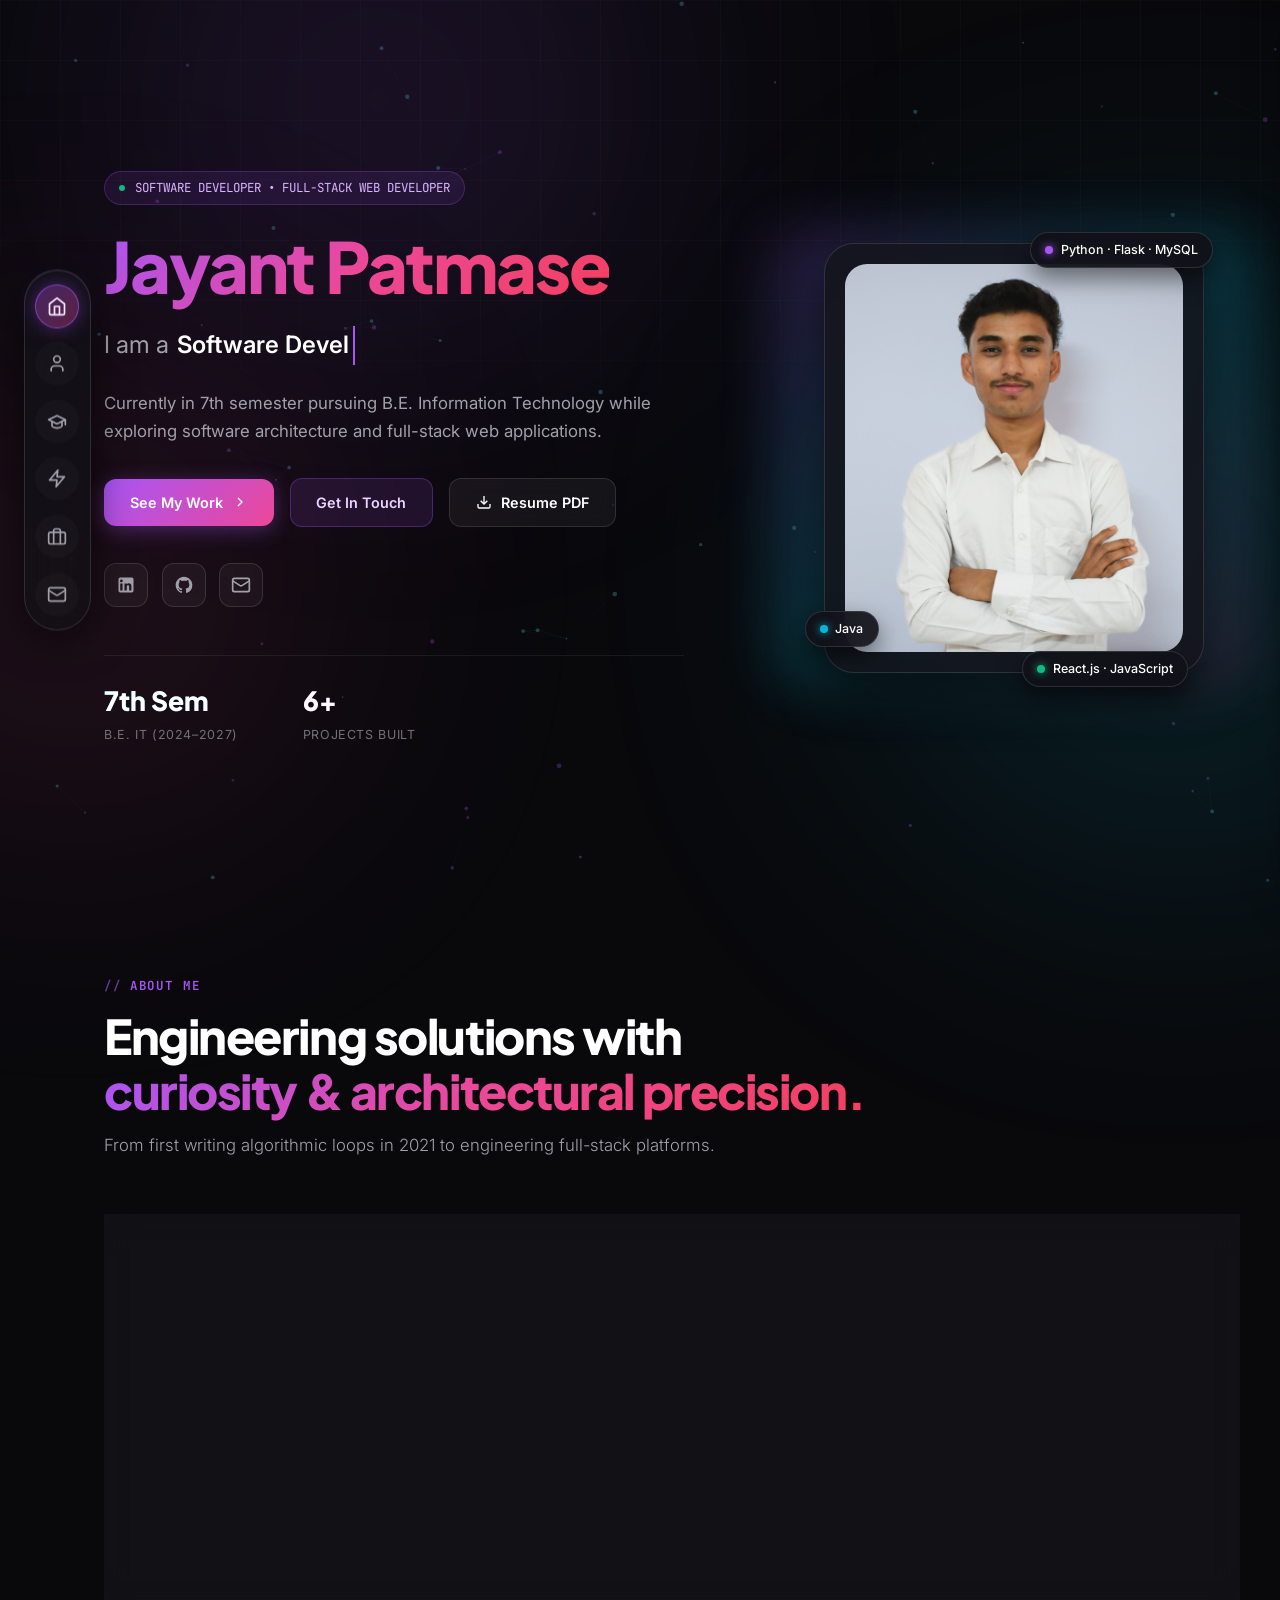
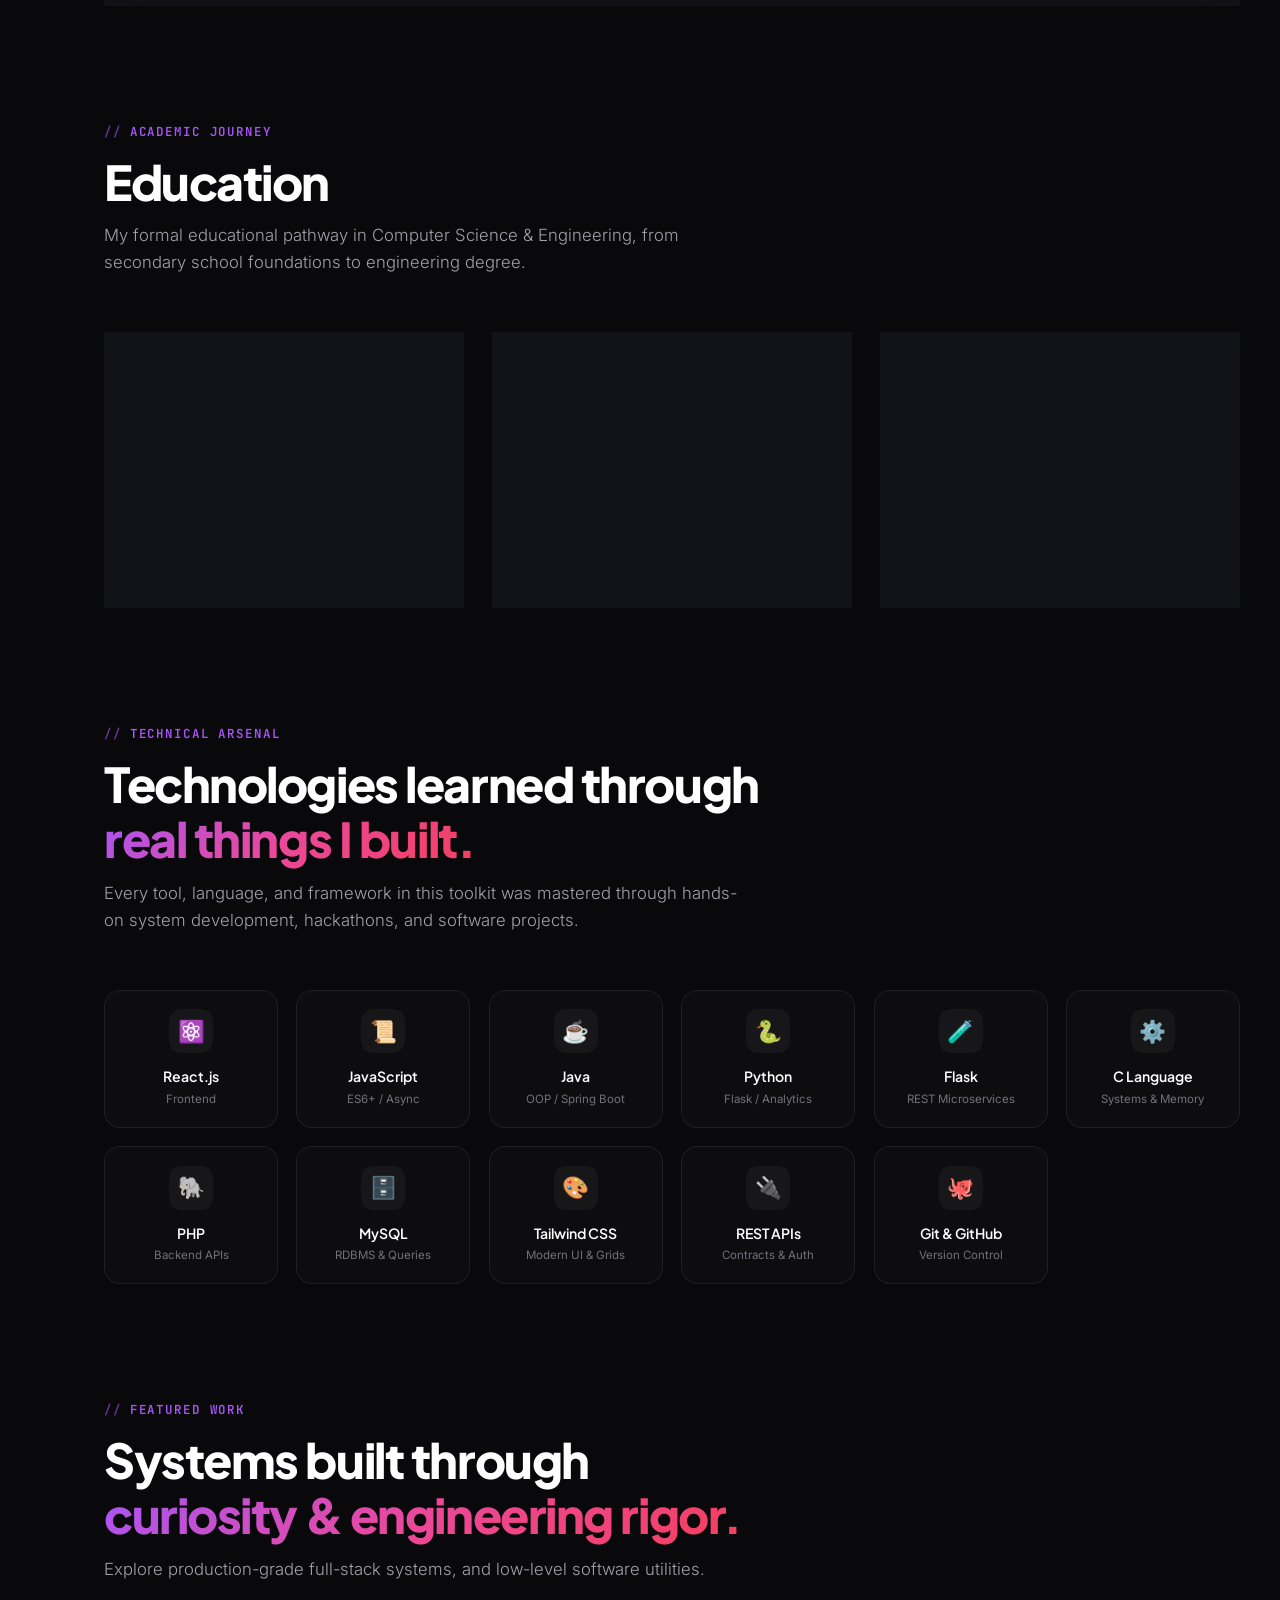
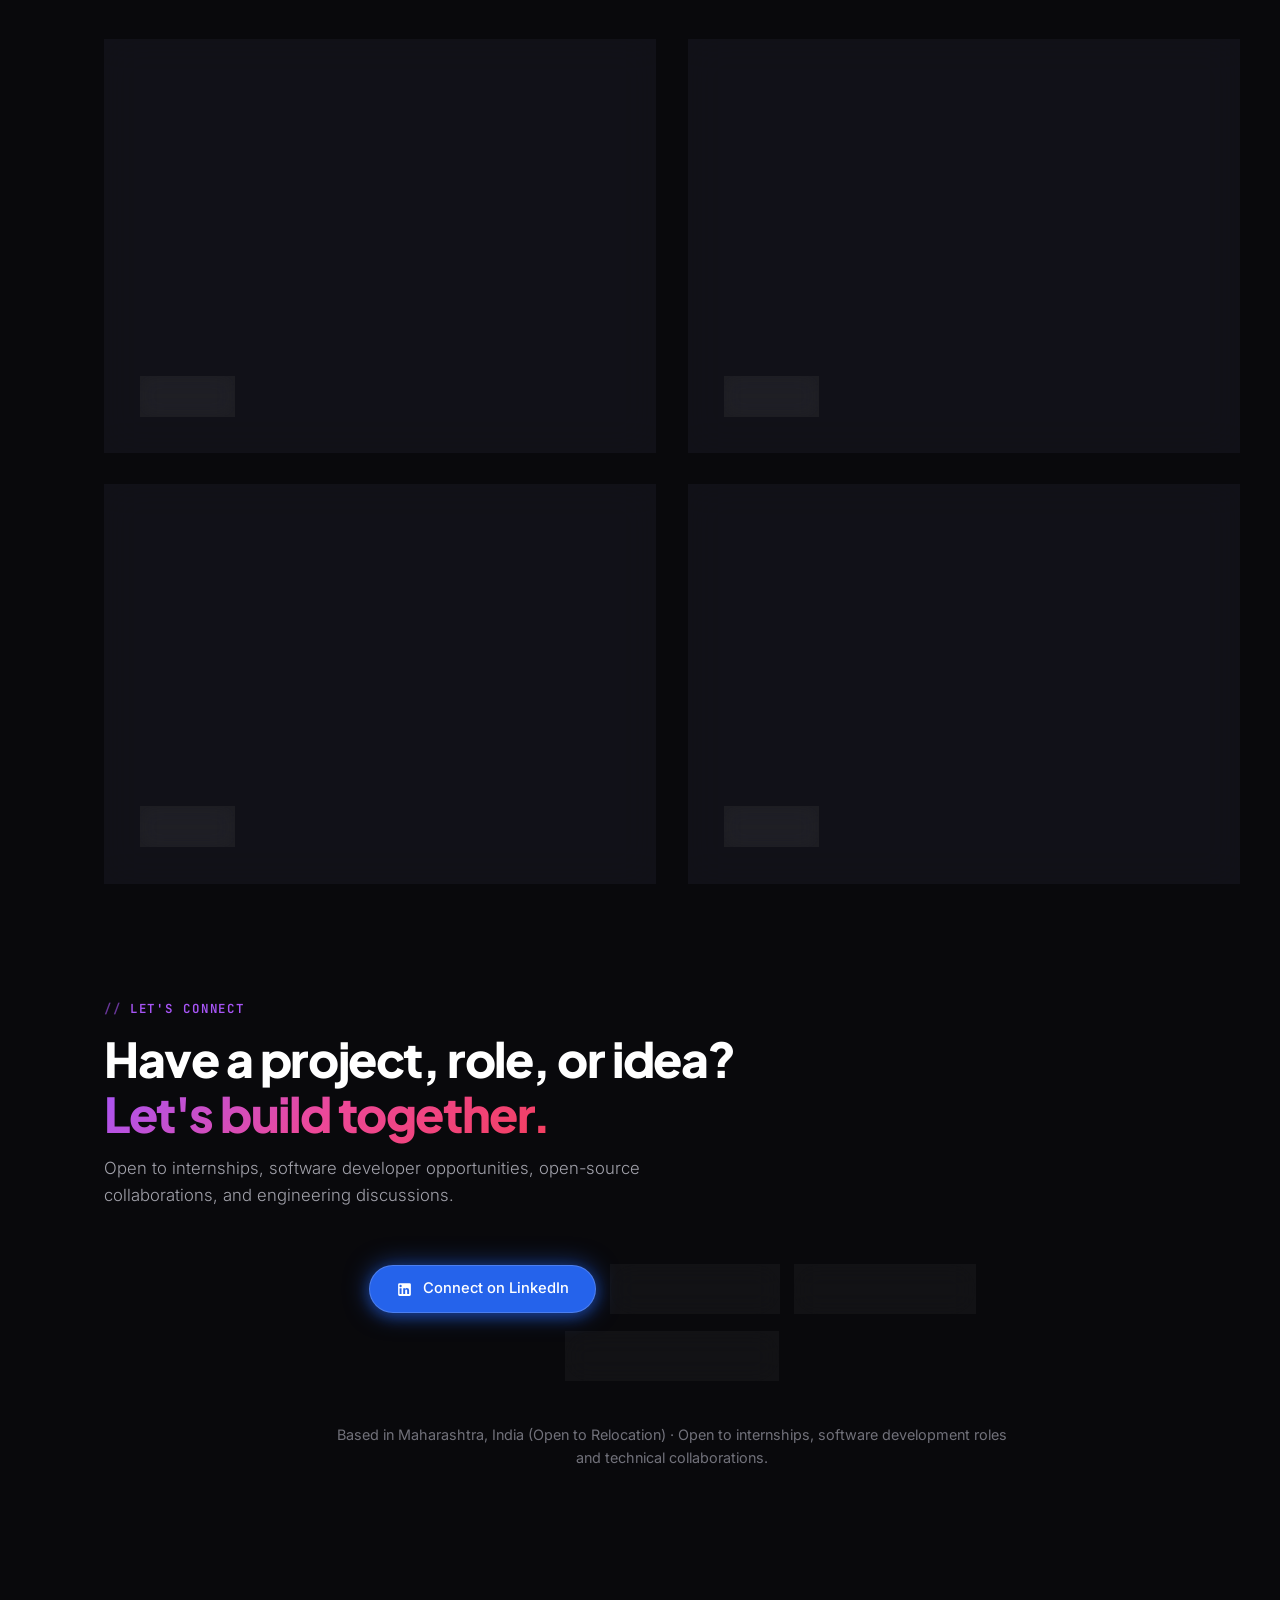
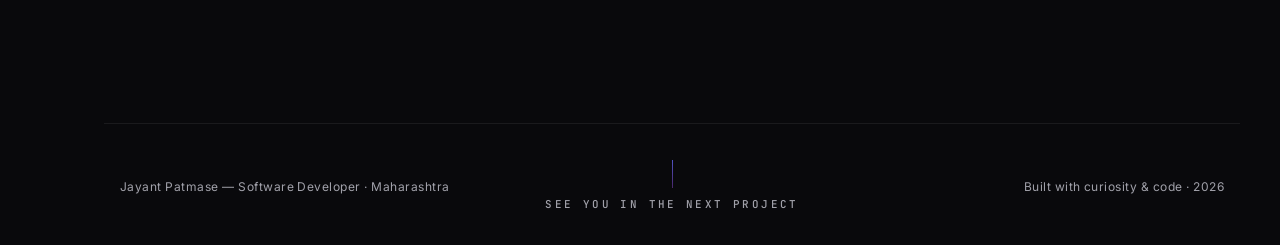
==== commit 7f19dd68: "Links" ====
--- a/index.html
+++ b/index.html
@@ -542,7 +542,7 @@
               <span class="tech-chip">Bootstrap</span>
             </div>
             <div class="project-footer-actions">
-              <a href="https://jayantpatmase.github.io/Ecommerce-project/" target="_blank" rel="noreferrer" class="btn btn-secondary btn-card-action">
+              <a href="https://github.com/jayantpatmase/Ecommerce-project" target="_blank" rel="noreferrer" class="btn btn-secondary btn-card-action">
                 GitHub ↗
               </a>
             </div>
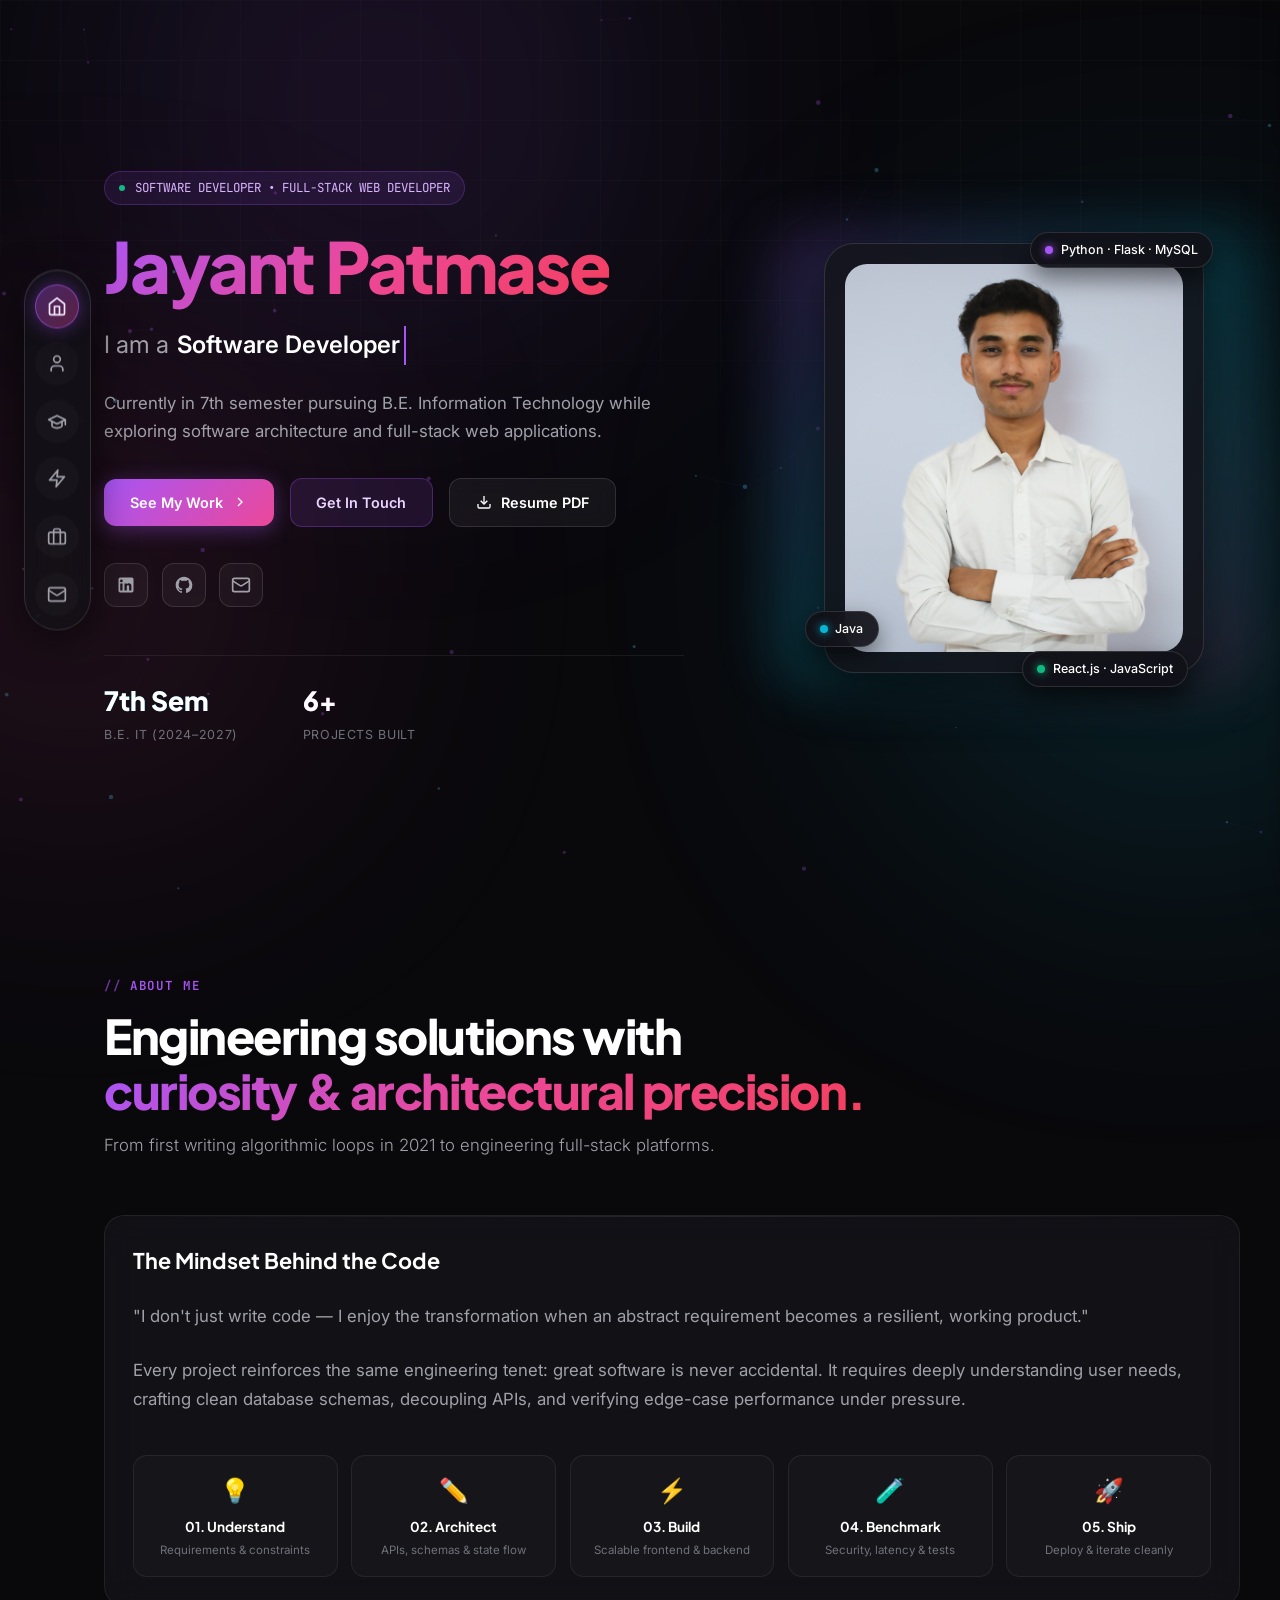
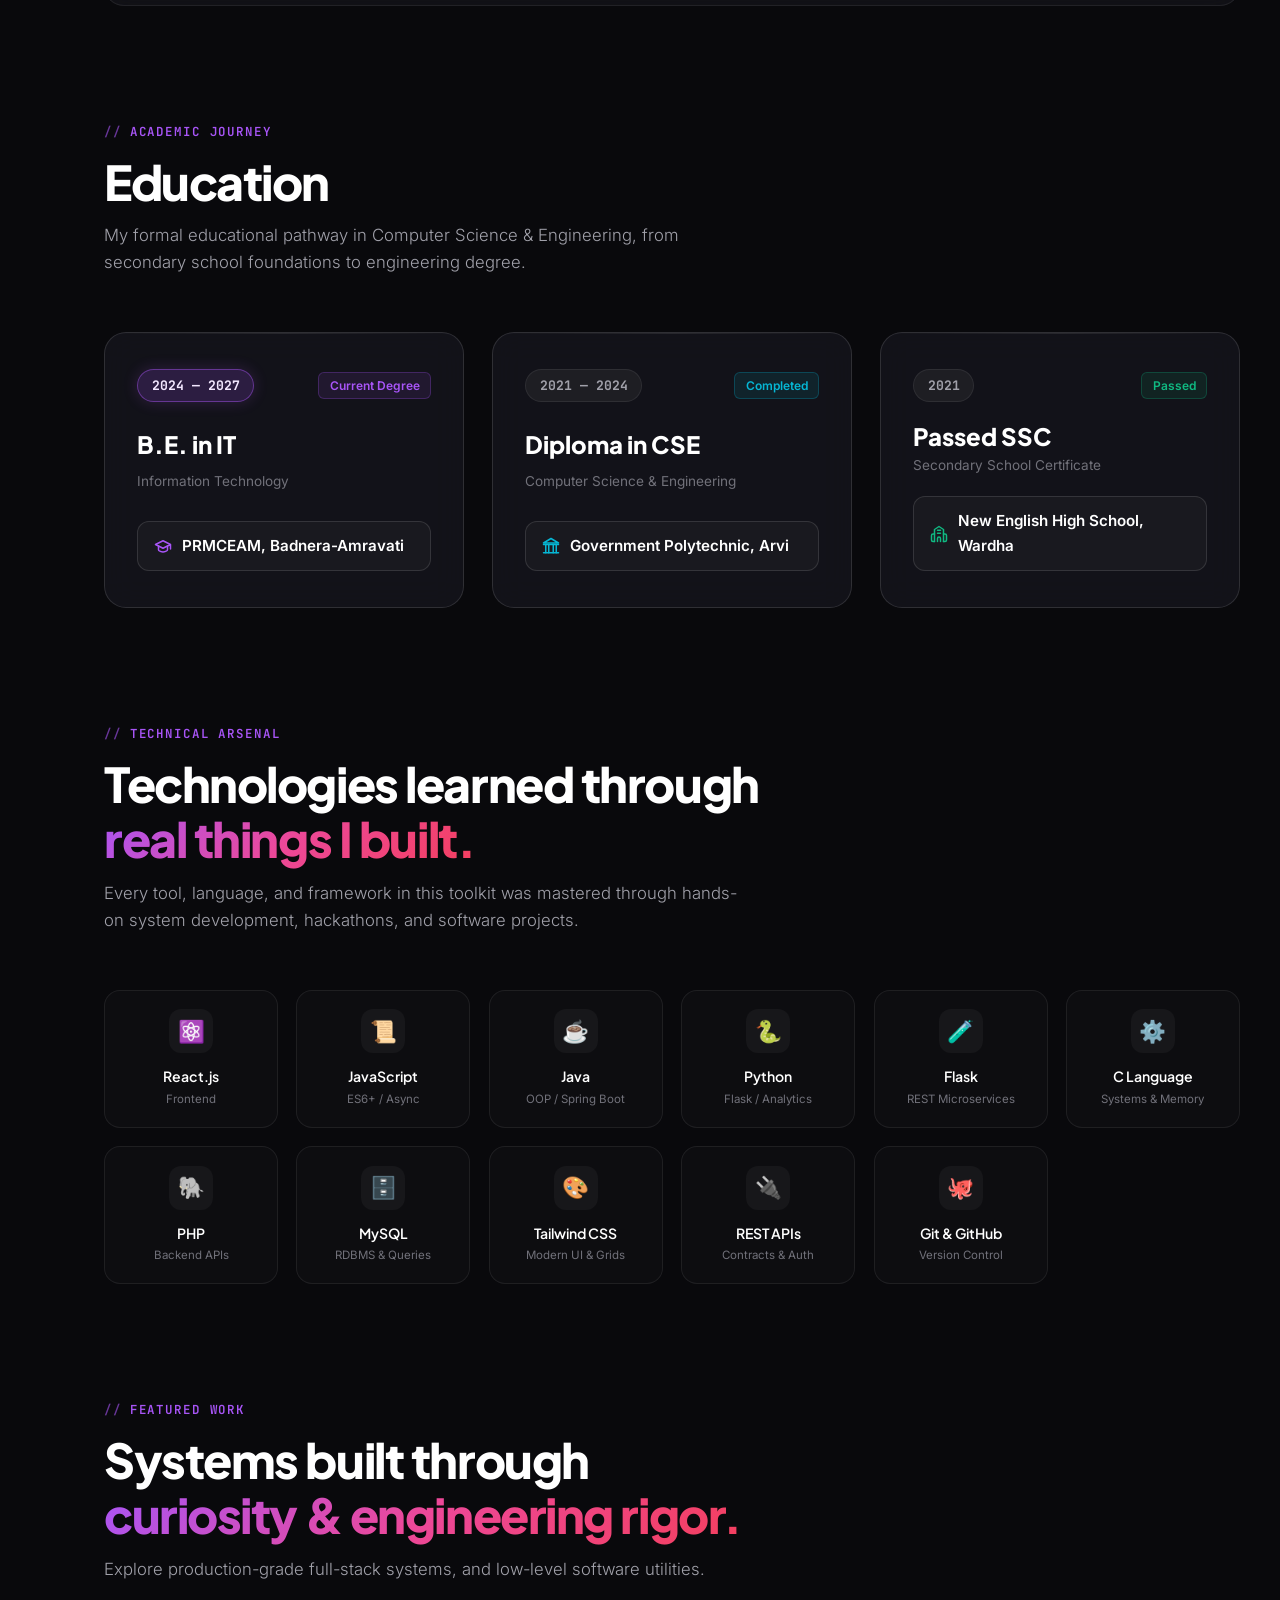
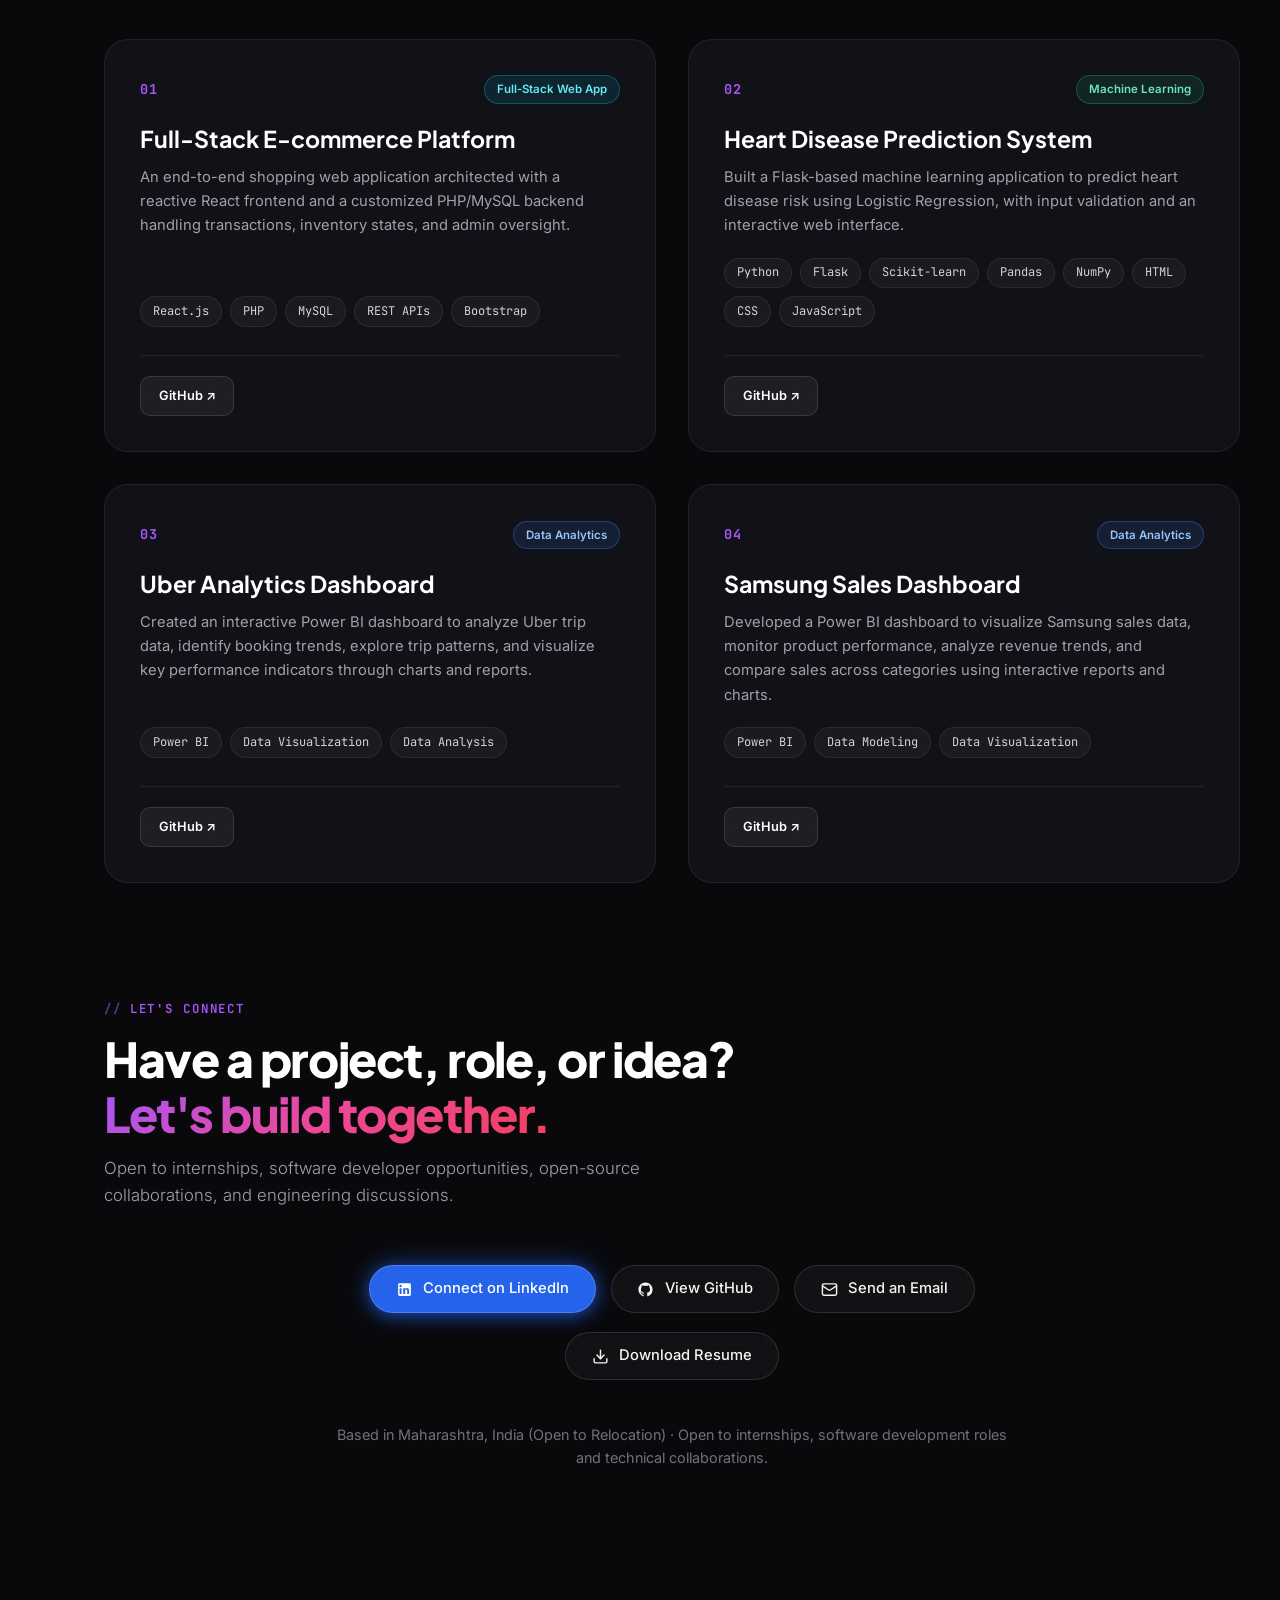
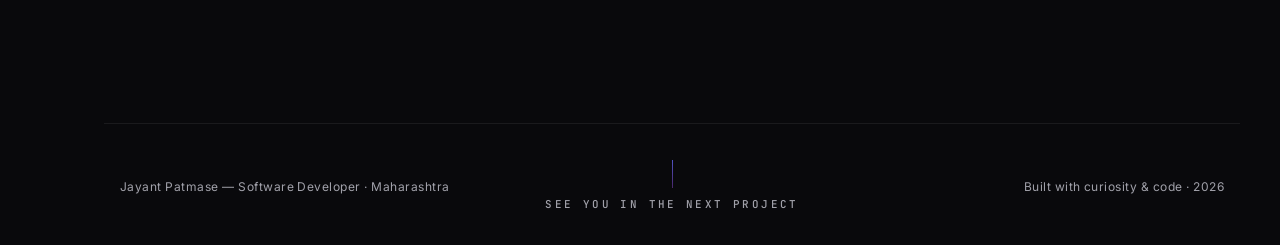
==== commit c67c1a42: "Links" ====
--- a/index.html
+++ b/index.html
@@ -542,7 +542,7 @@
               <span class="tech-chip">Bootstrap</span>
             </div>
             <div class="project-footer-actions">
-              <a href="https://github.com/jayantpatmase/Ecommerce-project" target="_blank" rel="noreferrer" class="btn btn-secondary btn-card-action">
+              <a href="https://github.com/jayantpatmase/Ecommerce-project/" target="_blank" rel="noreferrer" class="btn btn-secondary btn-card-action">
                 GitHub ↗
               </a>
             </div>
